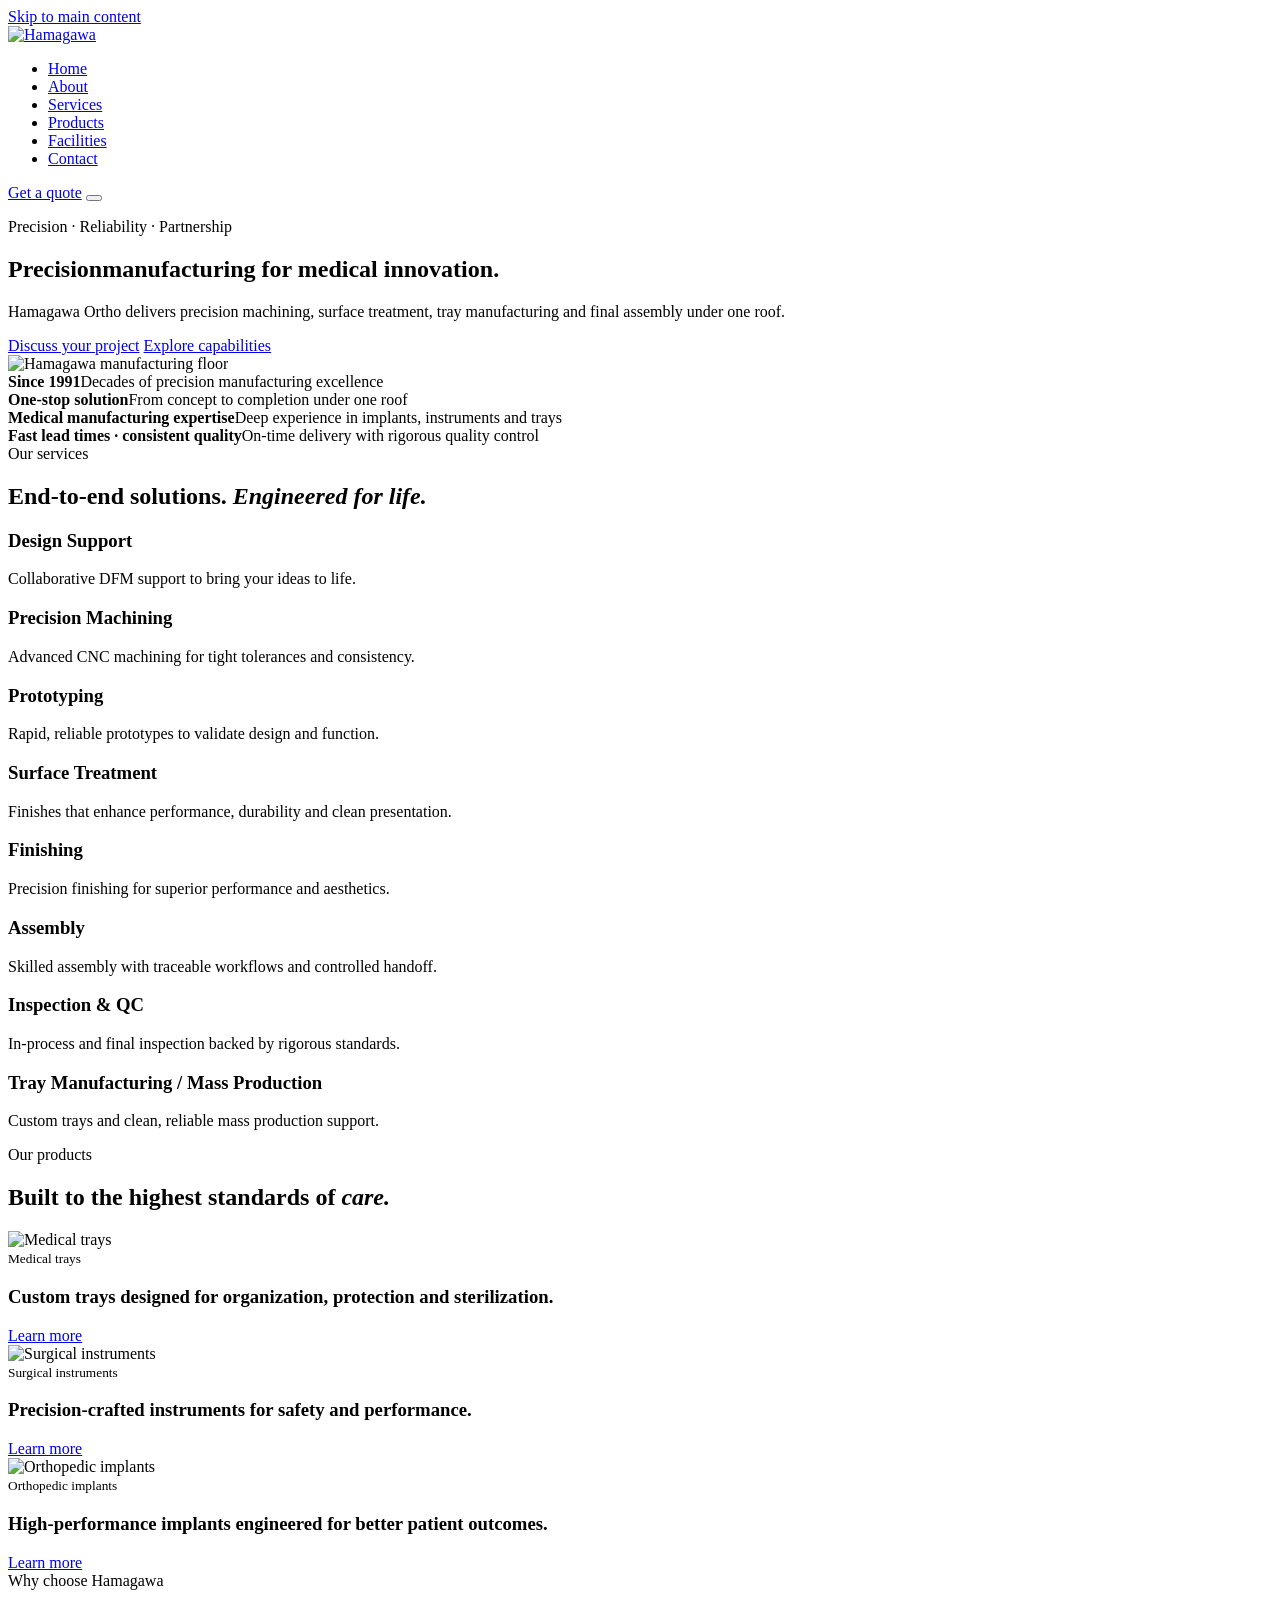
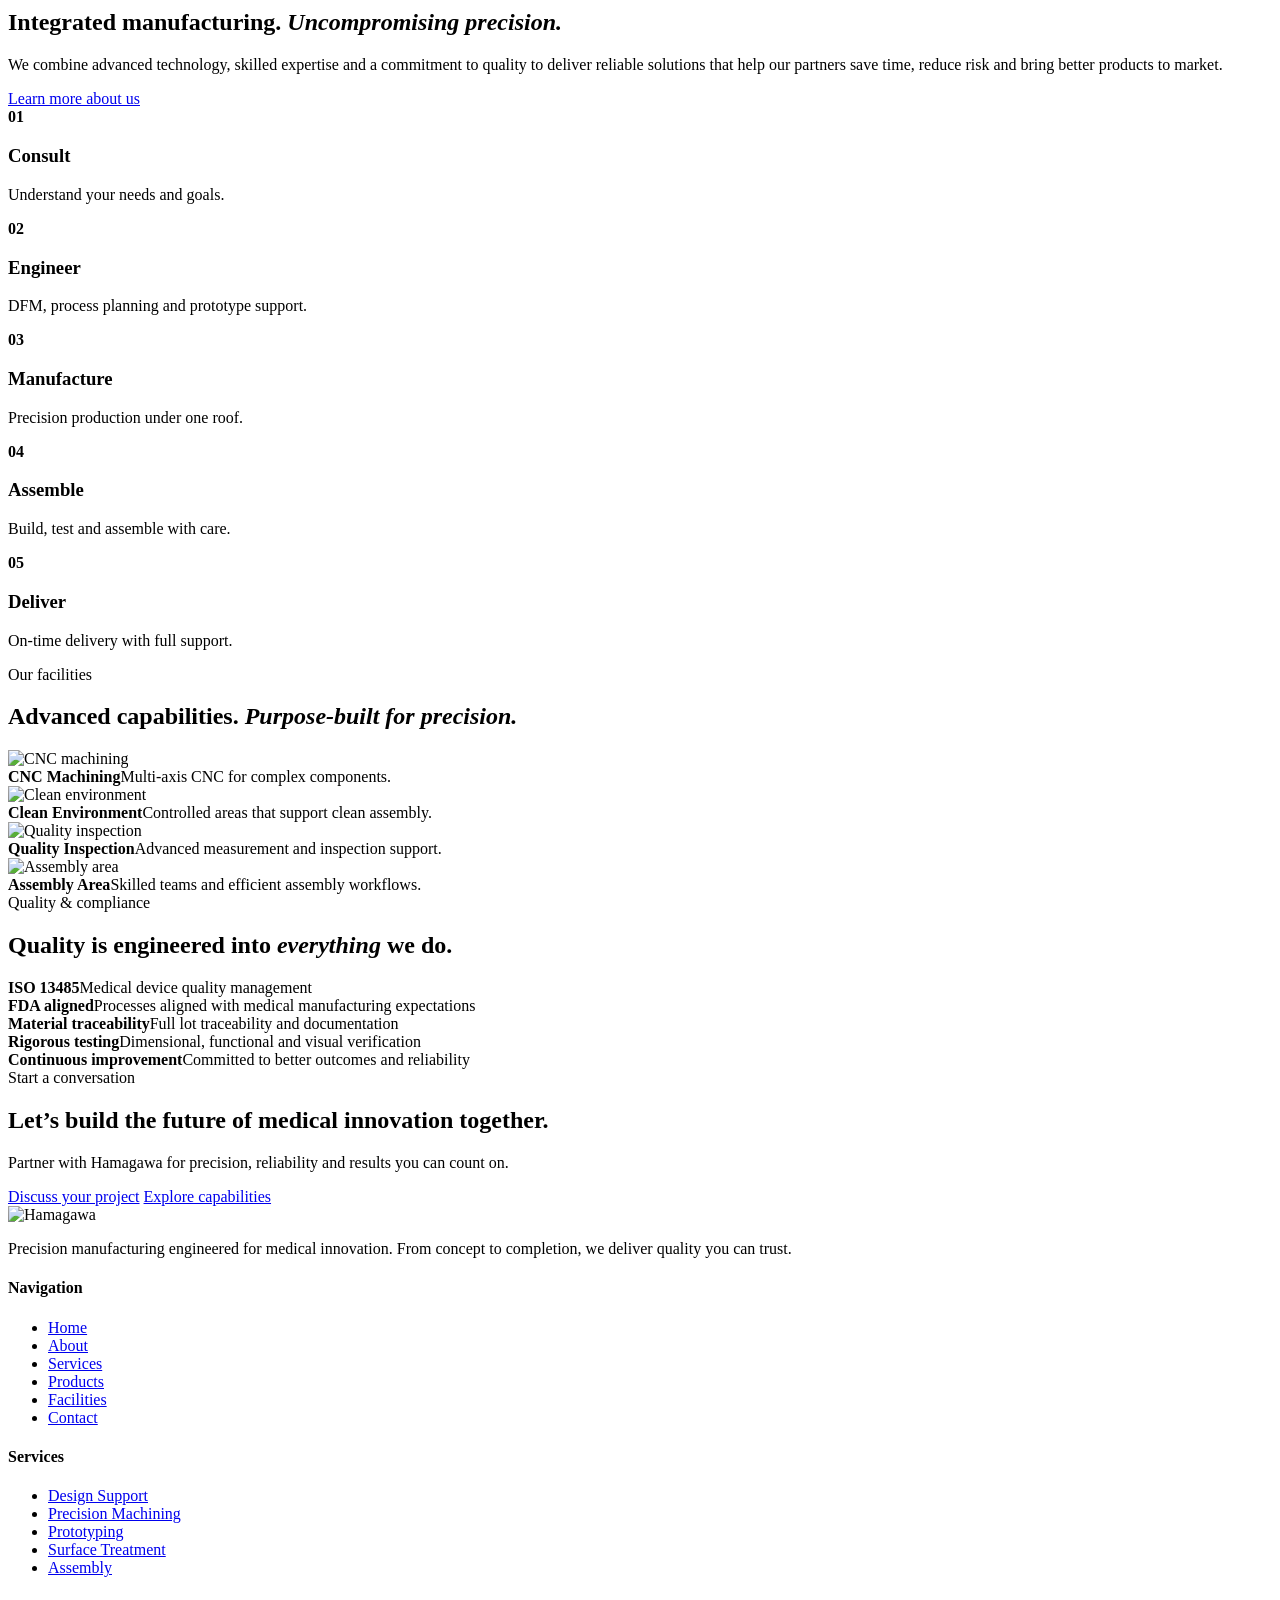
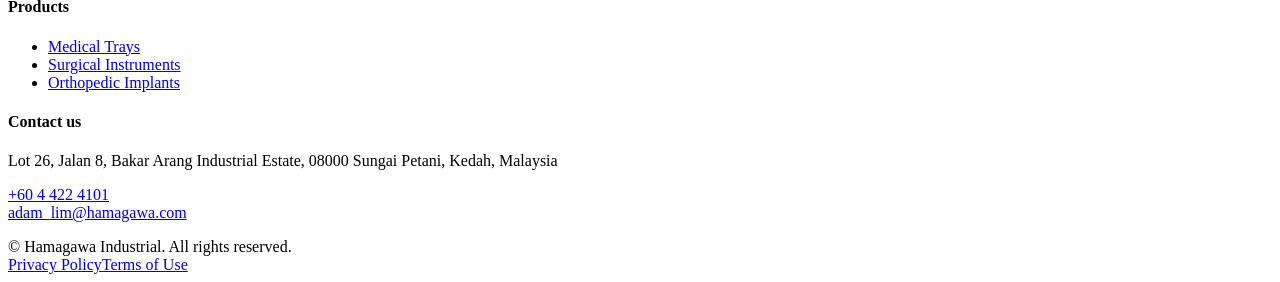
==== index.html @ 93446726 "Add files via upload" ====
<!doctype html>
<html lang="en">
<head>
  <meta charset="utf-8">
  <meta name="viewport" content="width=device-width, initial-scale=1">
  <meta name="theme-color" content="#0b0705">
  <meta name="description" content="Hamagawa Ortho provides integrated design, precision manufacturing, finishing and assembly for medical devices and orthopedic systems.">
  <title>Hamagawa Ortho | Precision Medical Manufacturing</title>
  <link rel="icon" href="assets/favicon.svg" type="image/svg+xml">
  <link rel="preconnect" href="https://fonts.googleapis.com">
  <link rel="preconnect" href="https://fonts.gstatic.com" crossorigin>
  <link href="https://fonts.googleapis.com/css2?family=Fraunces:ital,opsz,wght@0,9..144,500;1,9..144,500&display=swap" rel="stylesheet">
  <link rel="stylesheet" href="assets/css/styles.css">
</head>
<body class="home-gold">
<a class="skip-link" href="#main">Skip to main content</a>
<header class="site-header gold-header">
  <div class="container header-inner">
    <a class="brand" href="index.html" aria-label="Hamagawa home">
      <img src="assets/logo-original.svg" alt="Hamagawa">
    </a>
    <div class="nav-wrap">
      <nav class="main-nav" aria-label="Primary navigation">
        <ul>
          <li><a href="index.html" aria-current="page">Home</a></li>
          <li><a href="about.html">About</a></li>
          <li><a href="services.html">Services</a></li>
          <li><a href="products.html">Products</a></li>
          <li><a href="facilities.html">Facilities</a></li>
          <li><a href="contact.html">Contact</a></li>
        </ul>
      </nav>
      <a class="btn btn-primary header-cta" href="contact.html">Get a quote</a>
      <button class="menu-toggle" type="button" aria-expanded="false" aria-label="Open navigation menu"><span></span></button>
    </div>
  </div>
</header>

<main id="main">
  <section class="gold-hero">
    <div class="container gold-hero-shell">
      <div class="gold-hero-copy reveal is-visible">
        <p class="gold-kicker">Precision · Reliability · Partnership</p>
        <h1><span>Precision</span><span>manufacturing</span> for medical innovation<span class="dot">.</span></h1>
        <p class="gold-hero-text">Hamagawa Ortho delivers precision machining, surface treatment, tray manufacturing and final assembly under one roof.</p>
        <div class="gold-hero-actions">
          <a class="btn btn-primary btn-arrow" href="contact.html">Discuss your project</a>
          <a class="btn btn-outline-gold" href="services.html">Explore capabilities</a>
        </div>
      </div>
      <div class="gold-hero-media reveal delay-1 is-visible">
        <img src="assets/images/cnc-milling.webp" alt="Hamagawa manufacturing floor">
      </div>
    </div>
  </section>

  <section class="gold-metrics">
    <div class="container gold-metrics-grid">
      <article><strong>Since 1991</strong><span>Decades of precision manufacturing excellence</span></article>
      <article><strong>One-stop solution</strong><span>From concept to completion under one roof</span></article>
      <article><strong>Medical manufacturing expertise</strong><span>Deep experience in implants, instruments and trays</span></article>
      <article><strong>Fast lead times · consistent quality</strong><span>On-time delivery with rigorous quality control</span></article>
    </div>
  </section>

  <section class="gold-section">
    <div class="container">
      <div class="gold-section-head">
        <span class="v3-label">Our services</span>
        <h2>End-to-end solutions. <em>Engineered for life.</em></h2>
      </div>
      <div class="gold-service-grid">
        <article class="gold-card"><h3>Design Support</h3><p>Collaborative DFM support to bring your ideas to life.</p></article>
        <article class="gold-card"><h3>Precision Machining</h3><p>Advanced CNC machining for tight tolerances and consistency.</p></article>
        <article class="gold-card"><h3>Prototyping</h3><p>Rapid, reliable prototypes to validate design and function.</p></article>
        <article class="gold-card"><h3>Surface Treatment</h3><p>Finishes that enhance performance, durability and clean presentation.</p></article>
        <article class="gold-card"><h3>Finishing</h3><p>Precision finishing for superior performance and aesthetics.</p></article>
        <article class="gold-card"><h3>Assembly</h3><p>Skilled assembly with traceable workflows and controlled handoff.</p></article>
        <article class="gold-card"><h3>Inspection &amp; QC</h3><p>In-process and final inspection backed by rigorous standards.</p></article>
        <article class="gold-card"><h3>Tray Manufacturing / Mass Production</h3><p>Custom trays and clean, reliable mass production support.</p></article>
      </div>
    </div>
  </section>

  <section class="gold-section gold-section-tight">
    <div class="container">
      <div class="gold-section-head split">
        <div>
          <span class="v3-label">Our products</span>
          <h2>Built to the highest standards of <em>care.</em></h2>
        </div>
      </div>
      <div class="gold-product-grid">
        <article class="gold-product-card">
          <img src="assets/images/medical-trays.webp" alt="Medical trays">
          <div><small>Medical trays</small><h3>Custom trays designed for organization, protection and sterilization.</h3><a href="products.html">Learn more</a></div>
        </article>
        <article class="gold-product-card">
          <img src="assets/images/medical-instruments.webp" alt="Surgical instruments">
          <div><small>Surgical instruments</small><h3>Precision-crafted instruments for safety and performance.</h3><a href="products.html">Learn more</a></div>
        </article>
        <article class="gold-product-card">
          <img src="assets/images/medical-implants.webp" alt="Orthopedic implants">
          <div><small>Orthopedic implants</small><h3>High-performance implants engineered for better patient outcomes.</h3><a href="products.html">Learn more</a></div>
        </article>
      </div>
    </div>
  </section>

  <section class="gold-section gold-process">
    <div class="container gold-process-grid">
      <div class="gold-process-copy">
        <span class="v3-label">Why choose Hamagawa</span>
        <h2>Integrated manufacturing. <em>Uncompromising precision.</em></h2>
        <p>We combine advanced technology, skilled expertise and a commitment to quality to deliver reliable solutions that help our partners save time, reduce risk and bring better products to market.</p>
        <a class="btn btn-outline-gold" href="about.html">Learn more about us</a>
      </div>
      <div class="gold-steps">
        <article><b>01</b><h3>Consult</h3><p>Understand your needs and goals.</p></article>
        <article><b>02</b><h3>Engineer</h3><p>DFM, process planning and prototype support.</p></article>
        <article><b>03</b><h3>Manufacture</h3><p>Precision production under one roof.</p></article>
        <article><b>04</b><h3>Assemble</h3><p>Build, test and assemble with care.</p></article>
        <article><b>05</b><h3>Deliver</h3><p>On-time delivery with full support.</p></article>
      </div>
    </div>
  </section>

  <section class="gold-section gold-section-tight">
    <div class="container">
      <div class="gold-section-head split">
        <div>
          <span class="v3-label">Our facilities</span>
          <h2>Advanced capabilities. <em>Purpose-built for precision.</em></h2>
        </div>
      </div>
      <div class="gold-facility-grid">
        <article class="gold-facility-card"><img src="assets/images/machining.webp" alt="CNC machining"><div><strong>CNC Machining</strong><span>Multi-axis CNC for complex components.</span></div></article>
        <article class="gold-facility-card"><img src="assets/images/manual-line.webp" alt="Clean environment"><div><strong>Clean Environment</strong><span>Controlled areas that support clean assembly.</span></div></article>
        <article class="gold-facility-card"><img src="assets/images/wire-cut.webp" alt="Quality inspection"><div><strong>Quality Inspection</strong><span>Advanced measurement and inspection support.</span></div></article>
        <article class="gold-facility-card"><img src="assets/images/assembly.webp" alt="Assembly area"><div><strong>Assembly Area</strong><span>Skilled teams and efficient assembly workflows.</span></div></article>
      </div>
    </div>
  </section>

  <section class="gold-quality">
    <div class="container">
      <div class="gold-section-head split">
        <div>
          <span class="v3-label">Quality &amp; compliance</span>
          <h2>Quality is engineered into <em>everything</em> we do.</h2>
        </div>
      </div>
      <div class="gold-quality-grid">
        <article><strong>ISO 13485</strong><span>Medical device quality management</span></article>
        <article><strong>FDA aligned</strong><span>Processes aligned with medical manufacturing expectations</span></article>
        <article><strong>Material traceability</strong><span>Full lot traceability and documentation</span></article>
        <article><strong>Rigorous testing</strong><span>Dimensional, functional and visual verification</span></article>
        <article><strong>Continuous improvement</strong><span>Committed to better outcomes and reliability</span></article>
      </div>
    </div>
  </section>

  <section class="gold-cta">
    <div class="container gold-cta-inner">
      <div>
        <span class="v3-label">Start a conversation</span>
        <h2>Let’s build the future of medical innovation together.</h2>
        <p>Partner with Hamagawa for precision, reliability and results you can count on.</p>
      </div>
      <div class="gold-cta-actions">
        <a class="btn btn-primary btn-arrow" href="contact.html">Discuss your project</a>
        <a class="btn btn-outline-gold" href="services.html">Explore capabilities</a>
      </div>
    </div>
  </section>
</main>

<footer class="site-footer gold-footer">
  <div class="container">
    <div class="footer-grid">
      <div class="footer-brand">
        <img src="assets/logo-original-light.svg" alt="Hamagawa">
        <p>Precision manufacturing engineered for medical innovation. From concept to completion, we deliver quality you can trust.</p>
      </div>
      <div class="footer-col"><h4>Navigation</h4><ul class="footer-links"><li><a href="index.html">Home</a></li><li><a href="about.html">About</a></li><li><a href="services.html">Services</a></li><li><a href="products.html">Products</a></li><li><a href="facilities.html">Facilities</a></li><li><a href="contact.html">Contact</a></li></ul></div>
      <div class="footer-col"><h4>Services</h4><ul class="footer-links"><li><a href="services.html">Design Support</a></li><li><a href="services.html">Precision Machining</a></li><li><a href="services.html">Prototyping</a></li><li><a href="services.html">Surface Treatment</a></li><li><a href="services.html">Assembly</a></li></ul></div>
      <div class="footer-col"><h4>Products</h4><ul class="footer-links"><li><a href="products.html">Medical Trays</a></li><li><a href="products.html">Surgical Instruments</a></li><li><a href="products.html">Orthopedic Implants</a></li></ul></div>
      <div class="footer-col"><h4>Contact us</h4><div class="footer-contact"><p>Lot 26, Jalan 8, Bakar Arang Industrial Estate, 08000 Sungai Petani, Kedah, Malaysia</p><p><a href="tel:+6044224101">+60 4 422 4101</a><br><a href="mailto:adam_lim@hamagawa.com">adam_lim@hamagawa.com</a></p></div></div>
    </div>
    <div class="footer-bottom"><span>© <span data-year></span> Hamagawa Industrial. All rights reserved.</span><div class="footer-bottom-links"><a href="contact.html">Privacy Policy</a><a href="contact.html">Terms of Use</a></div></div>
  </div>
</footer>
<script src="assets/js/main.js"></script>
</body>
</html>
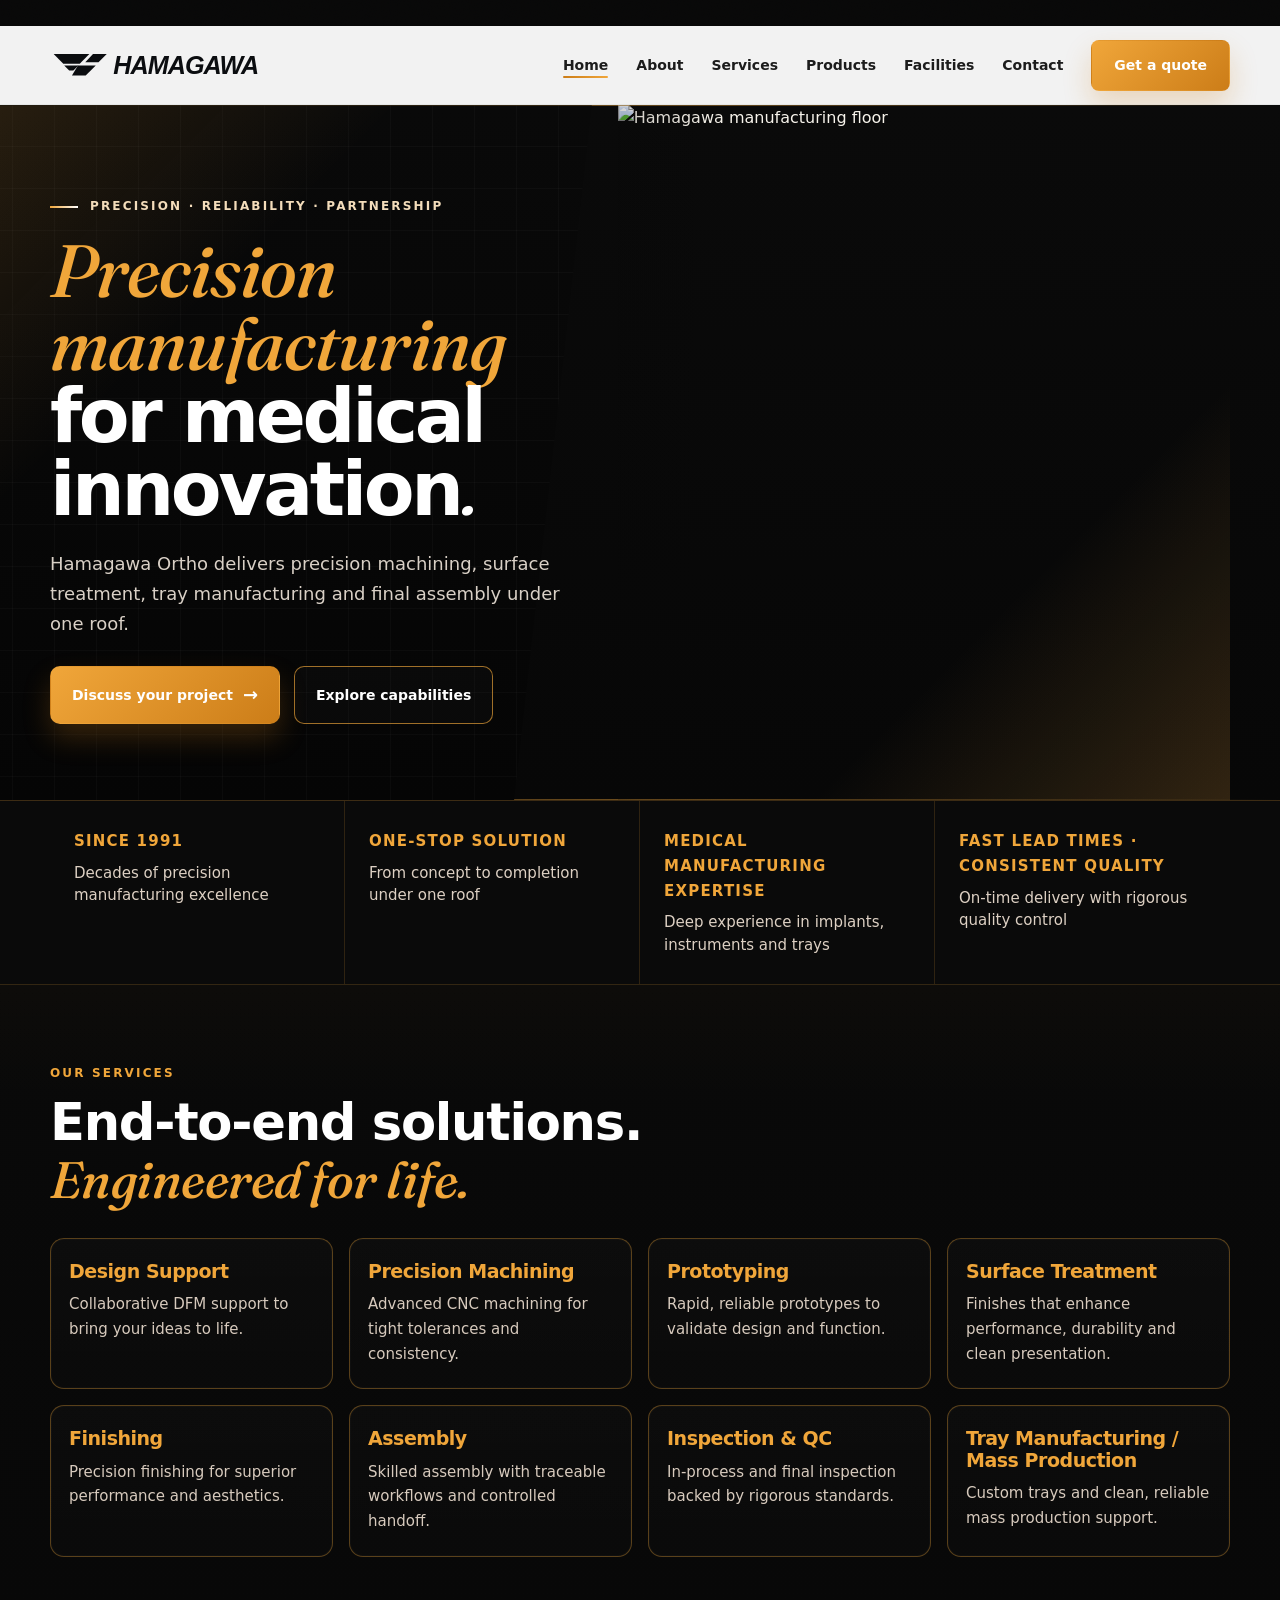
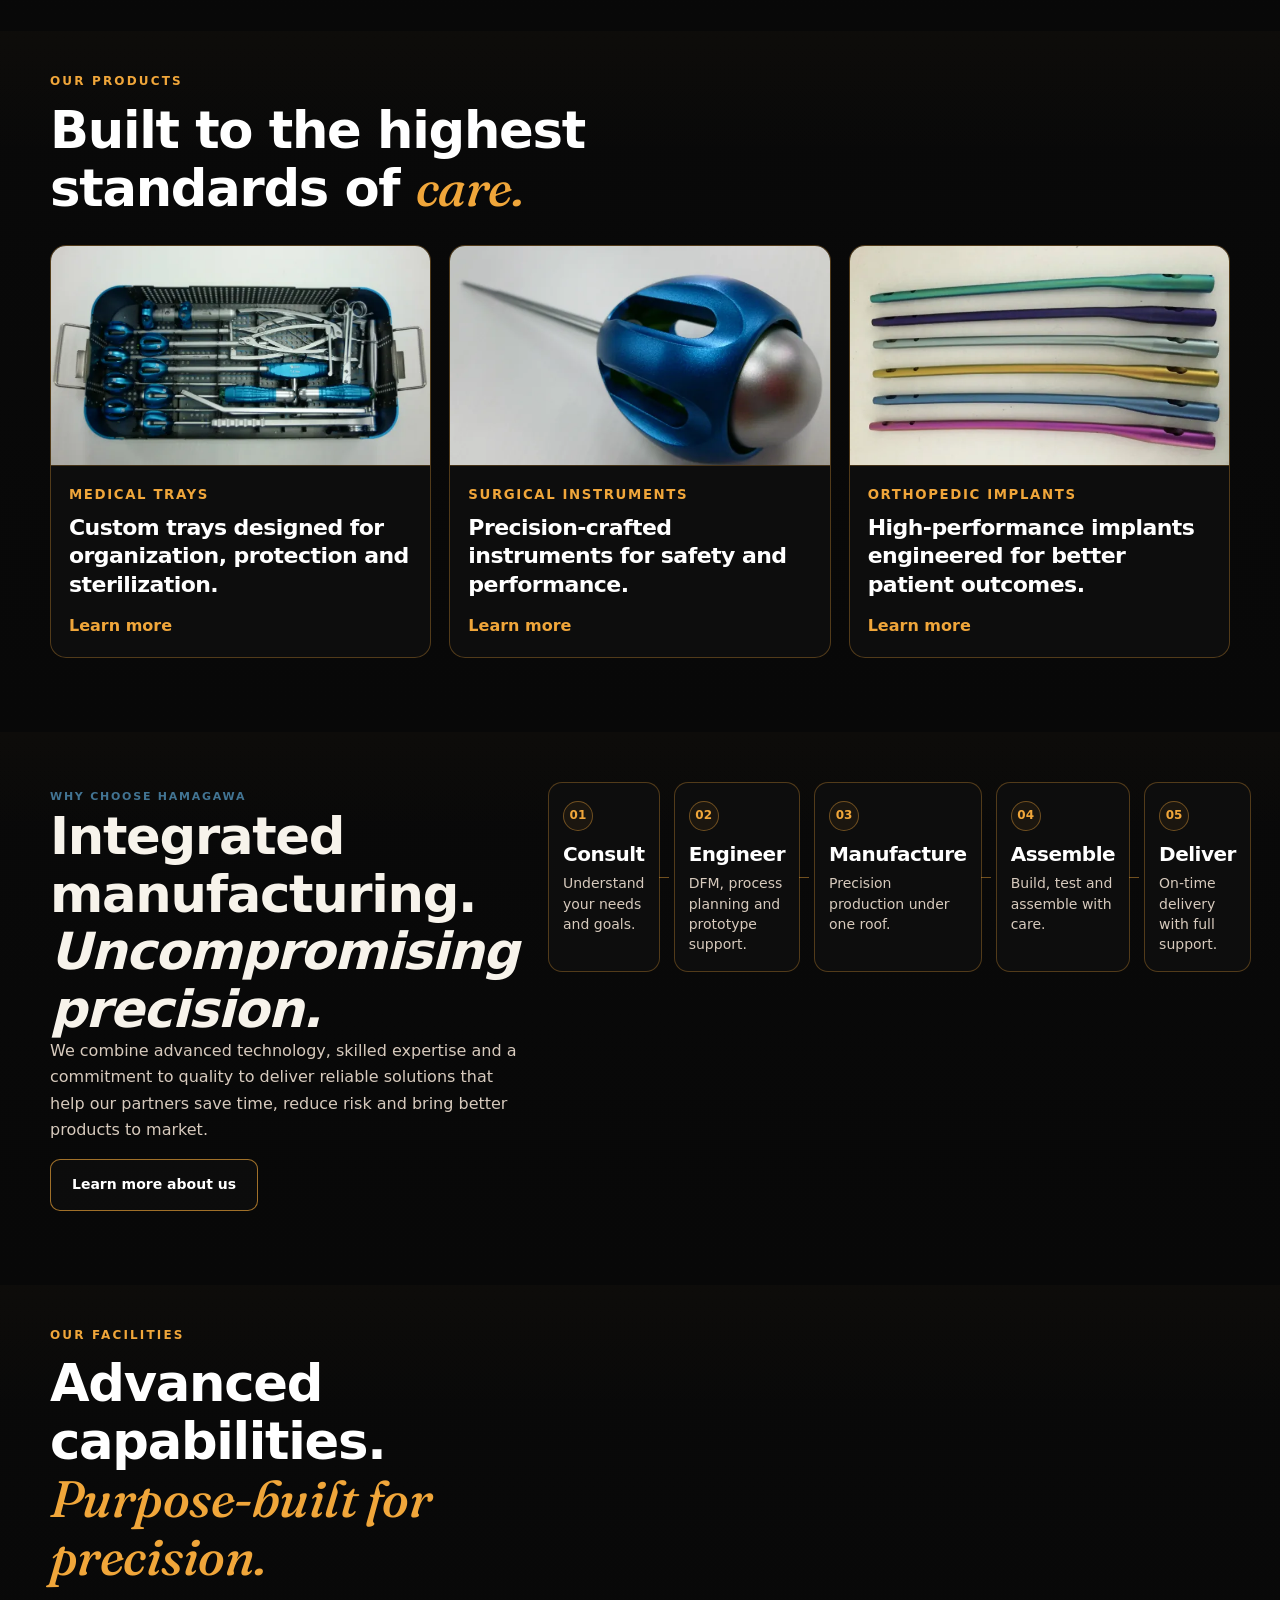
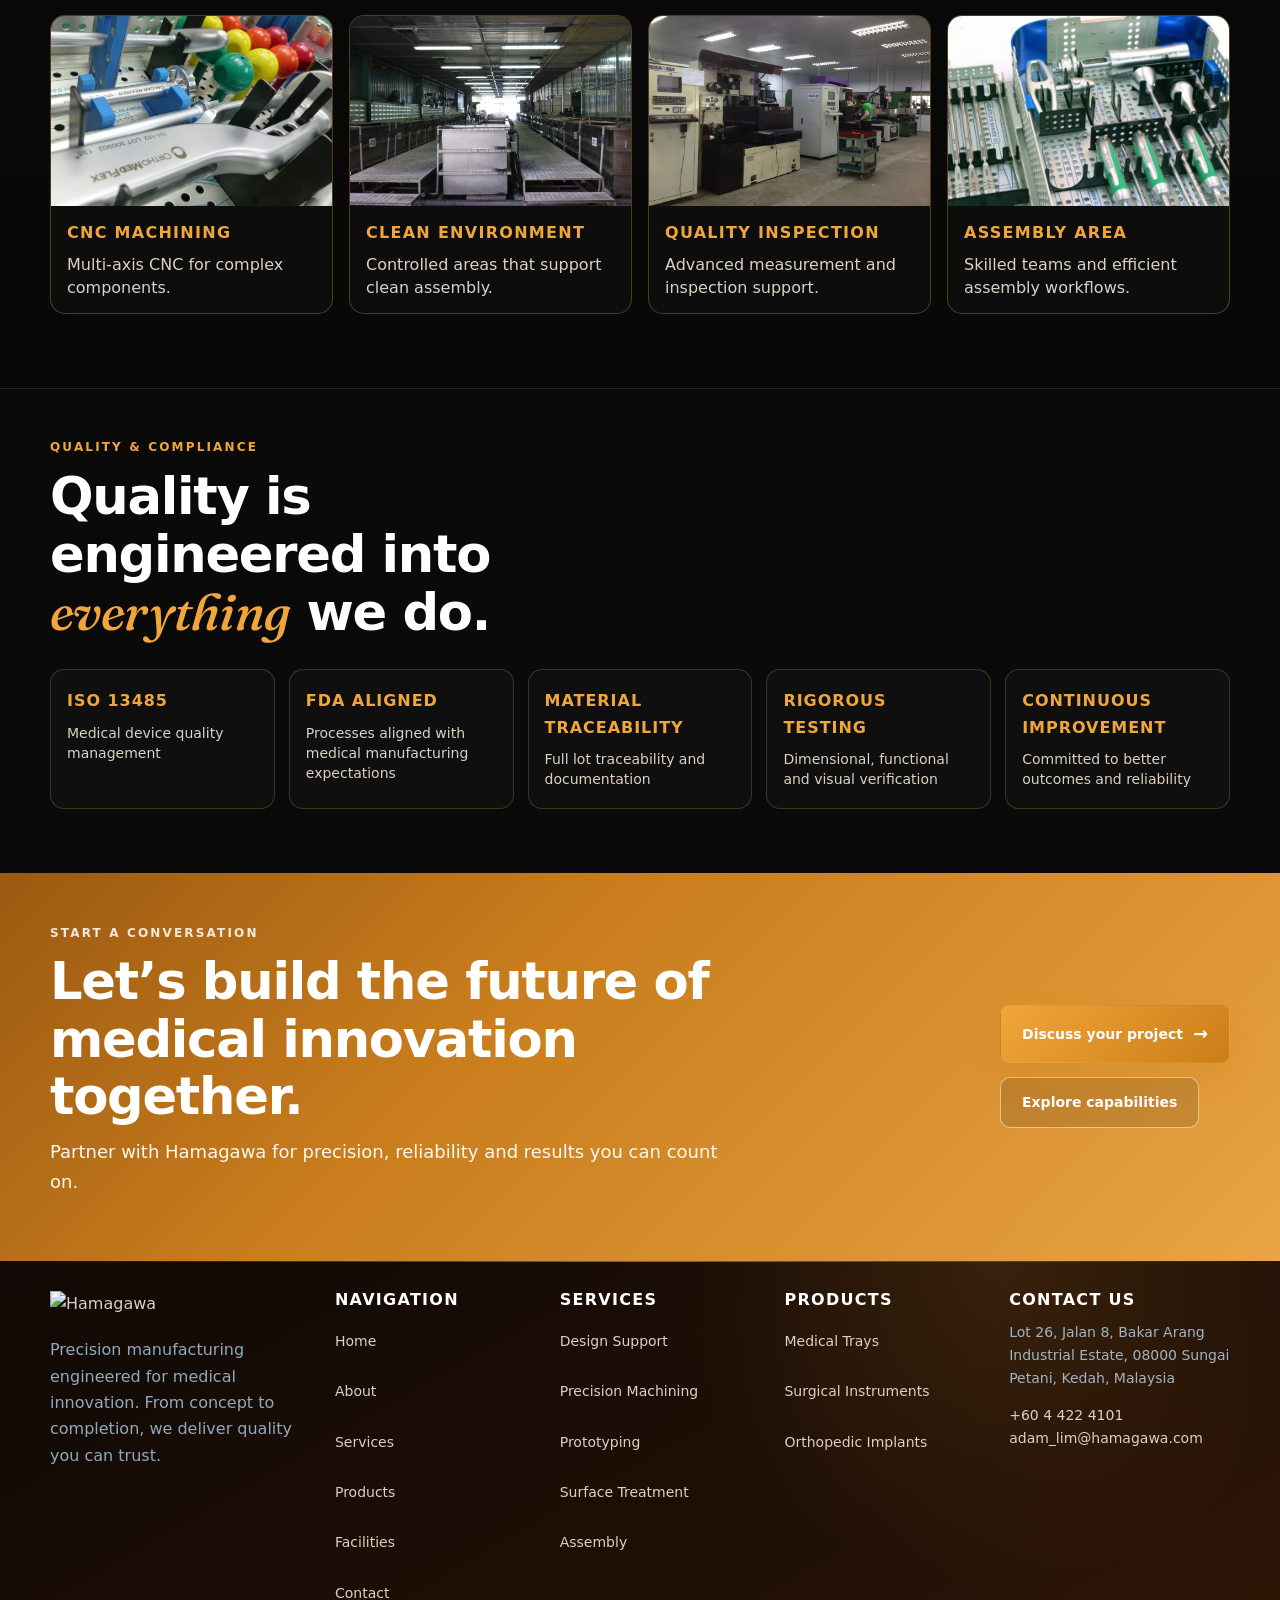
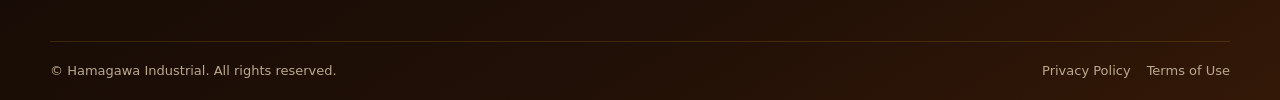
==== commit 126ffbc2: "Update index.html" ====
--- a/index.html
+++ b/index.html
@@ -6,18 +6,18 @@
   <meta name="theme-color" content="#0b0705">
   <meta name="description" content="Hamagawa Ortho provides integrated design, precision manufacturing, finishing and assembly for medical devices and orthopedic systems.">
   <title>Hamagawa Ortho | Precision Medical Manufacturing</title>
-  <link rel="icon" href="assets/favicon.svg" type="image/svg+xml">
+  <link rel="icon" href="favicon.svg" type="image/svg+xml">
   <link rel="preconnect" href="https://fonts.googleapis.com">
   <link rel="preconnect" href="https://fonts.gstatic.com" crossorigin>
   <link href="https://fonts.googleapis.com/css2?family=Fraunces:ital,opsz,wght@0,9..144,500;1,9..144,500&display=swap" rel="stylesheet">
-  <link rel="stylesheet" href="assets/css/styles.css">
+  <link rel="stylesheet" href="styles.css">
 </head>
 <body class="home-gold">
 <a class="skip-link" href="#main">Skip to main content</a>
 <header class="site-header gold-header">
   <div class="container header-inner">
     <a class="brand" href="index.html" aria-label="Hamagawa home">
-      <img src="assets/logo-original.svg" alt="Hamagawa">
+      <img src="logo-original.svg" alt="Hamagawa">
     </a>
     <div class="nav-wrap">
       <nav class="main-nav" aria-label="Primary navigation">
@@ -92,15 +92,15 @@
       </div>
       <div class="gold-product-grid">
         <article class="gold-product-card">
-          <img src="assets/images/medical-trays.webp" alt="Medical trays">
+          <img src="medical-trays.webp" alt="Medical trays">
           <div><small>Medical trays</small><h3>Custom trays designed for organization, protection and sterilization.</h3><a href="products.html">Learn more</a></div>
         </article>
         <article class="gold-product-card">
-          <img src="assets/images/medical-instruments.webp" alt="Surgical instruments">
+          <img src="medical-instruments.webp" alt="Surgical instruments">
           <div><small>Surgical instruments</small><h3>Precision-crafted instruments for safety and performance.</h3><a href="products.html">Learn more</a></div>
         </article>
         <article class="gold-product-card">
-          <img src="assets/images/medical-implants.webp" alt="Orthopedic implants">
+          <img src="medical-implants.webp" alt="Orthopedic implants">
           <div><small>Orthopedic implants</small><h3>High-performance implants engineered for better patient outcomes.</h3><a href="products.html">Learn more</a></div>
         </article>
       </div>
@@ -134,10 +134,10 @@
         </div>
       </div>
       <div class="gold-facility-grid">
-        <article class="gold-facility-card"><img src="assets/images/machining.webp" alt="CNC machining"><div><strong>CNC Machining</strong><span>Multi-axis CNC for complex components.</span></div></article>
-        <article class="gold-facility-card"><img src="assets/images/manual-line.webp" alt="Clean environment"><div><strong>Clean Environment</strong><span>Controlled areas that support clean assembly.</span></div></article>
-        <article class="gold-facility-card"><img src="assets/images/wire-cut.webp" alt="Quality inspection"><div><strong>Quality Inspection</strong><span>Advanced measurement and inspection support.</span></div></article>
-        <article class="gold-facility-card"><img src="assets/images/assembly.webp" alt="Assembly area"><div><strong>Assembly Area</strong><span>Skilled teams and efficient assembly workflows.</span></div></article>
+        <article class="gold-facility-card"><img src="machining.webp" alt="CNC machining"><div><strong>CNC Machining</strong><span>Multi-axis CNC for complex components.</span></div></article>
+        <article class="gold-facility-card"><img src="manual-line.webp" alt="Clean environment"><div><strong>Clean Environment</strong><span>Controlled areas that support clean assembly.</span></div></article>
+        <article class="gold-facility-card"><img src="wire-cut.webp" alt="Quality inspection"><div><strong>Quality Inspection</strong><span>Advanced measurement and inspection support.</span></div></article>
+        <article class="gold-facility-card"><img src="assembly.webp" alt="Assembly area"><div><strong>Assembly Area</strong><span>Skilled teams and efficient assembly workflows.</span></div></article>
       </div>
     </div>
   </section>
--- a/styles.css
+++ b/styles.css
@@ -0,0 +1,1502 @@
+:root {
+  --navy-950: #04111f;
+  --navy-900: #071b31;
+  --navy-800: #0d2946;
+  --navy-700: #163d61;
+  --blue-600: #1d73e8;
+  --blue-500: #3388f0;
+  --cyan-400: #45d7e8;
+  --cyan-300: #75e3ed;
+  --ink: #102338;
+  --muted: #5d7285;
+  --line: #dce6ee;
+  --surface: #ffffff;
+  --soft: #f3f7fa;
+  --soft-blue: #eaf3ff;
+  --success: #0d9c73;
+  --warning: #f4b740;
+  --shadow-sm: 0 10px 30px rgba(7, 27, 49, 0.08);
+  --shadow-md: 0 18px 55px rgba(7, 27, 49, 0.14);
+  --shadow-lg: 0 26px 80px rgba(7, 27, 49, 0.22);
+  --radius-sm: 12px;
+  --radius-md: 20px;
+  --radius-lg: 30px;
+  --container: 1180px;
+  --header-h: 82px;
+}
+
+* { box-sizing: border-box; }
+html { scroll-behavior: smooth; }
+body {
+  margin: 0;
+  color: var(--ink);
+  background: var(--surface);
+  font-family: Inter, ui-sans-serif, system-ui, -apple-system, BlinkMacSystemFont, "Segoe UI", sans-serif;
+  line-height: 1.65;
+  -webkit-font-smoothing: antialiased;
+}
+body.menu-open { overflow: hidden; }
+img { display: block; max-width: 100%; }
+a { color: inherit; text-decoration: none; }
+button, input, textarea, select { font: inherit; }
+button { cursor: pointer; }
+::selection { color: white; background: var(--blue-600); }
+
+.container {
+  width: min(calc(100% - 40px), var(--container));
+  margin-inline: auto;
+}
+.section { padding: 108px 0; }
+.section-sm { padding: 72px 0; }
+.section-soft { background: var(--soft); }
+.section-dark {
+  color: #fff;
+  background:
+    radial-gradient(circle at 85% 10%, rgba(69, 215, 232, .15), transparent 32%),
+    linear-gradient(145deg, var(--navy-950), var(--navy-800));
+}
+.section-head {
+  display: flex;
+  align-items: end;
+  justify-content: space-between;
+  gap: 32px;
+  margin-bottom: 44px;
+}
+.section-head > div { max-width: 720px; }
+.section-head p { max-width: 540px; margin: 0; color: var(--muted); }
+.section-dark .section-head p { color: #b8cad8; }
+.eyebrow {
+  display: inline-flex;
+  align-items: center;
+  gap: 10px;
+  margin-bottom: 14px;
+  color: var(--blue-600);
+  font-size: 12px;
+  font-weight: 800;
+  letter-spacing: .16em;
+  text-transform: uppercase;
+}
+.eyebrow::before {
+  width: 28px;
+  height: 2px;
+  content: "";
+  border-radius: 10px;
+  background: linear-gradient(90deg, var(--blue-600), var(--cyan-400));
+}
+.section-dark .eyebrow { color: var(--cyan-300); }
+h1, h2, h3, h4 { margin: 0; line-height: 1.12; letter-spacing: -.025em; }
+h1 { font-size: clamp(42px, 6vw, 76px); }
+h2 { font-size: clamp(32px, 4vw, 52px); }
+h3 { font-size: clamp(20px, 2.2vw, 28px); }
+p { margin: 0 0 1em; }
+.lead { font-size: clamp(18px, 2vw, 22px); line-height: 1.65; }
+.text-muted { color: var(--muted); }
+.text-center { text-align: center; }
+
+.skip-link {
+  position: fixed;
+  top: -60px;
+  left: 16px;
+  z-index: 9999;
+  padding: 10px 16px;
+  color: #fff;
+  border-radius: 10px;
+  background: var(--navy-900);
+}
+.skip-link:focus { top: 16px; }
+
+.topbar {
+  position: relative;
+  z-index: 1002;
+  padding: 8px 0;
+  color: #d8e7f2;
+  background: var(--navy-950);
+  font-size: 12px;
+  letter-spacing: .04em;
+}
+.topbar-inner {
+  display: flex;
+  align-items: center;
+  justify-content: space-between;
+  gap: 20px;
+}
+.topbar-list { display: flex; flex-wrap: wrap; gap: 24px; }
+.topbar-list span { display: inline-flex; align-items: center; gap: 8px; }
+.topbar-list span::before {
+  width: 6px;
+  height: 6px;
+  content: "";
+  border-radius: 50%;
+  background: var(--cyan-400);
+}
+.topbar-link { color: var(--cyan-300); font-weight: 700; }
+
+.site-header {
+  position: sticky;
+  top: 0;
+  z-index: 1000;
+  border-bottom: 1px solid rgba(220, 230, 238, .8);
+  background: rgba(255, 255, 255, .92);
+  backdrop-filter: blur(18px);
+  transition: box-shadow .25s ease, background .25s ease;
+}
+.site-header.is-scrolled { box-shadow: 0 12px 35px rgba(7, 27, 49, .08); }
+.header-inner {
+  display: flex;
+  min-height: var(--header-h);
+  align-items: center;
+  justify-content: space-between;
+  gap: 26px;
+}
+.brand img { width: 255px; height: auto; }
+.nav-wrap { display: flex; align-items: center; gap: 28px; }
+.main-nav ul {
+  display: flex;
+  align-items: center;
+  gap: 28px;
+  margin: 0;
+  padding: 0;
+  list-style: none;
+}
+.main-nav a {
+  position: relative;
+  padding: 29px 0 27px;
+  color: #31485d;
+  font-size: 14px;
+  font-weight: 700;
+}
+.main-nav a::after {
+  position: absolute;
+  right: 0;
+  bottom: 20px;
+  left: 0;
+  height: 2px;
+  content: "";
+  border-radius: 10px;
+  background: linear-gradient(90deg, var(--blue-600), var(--cyan-400));
+  transform: scaleX(0);
+  transition: transform .22s ease;
+}
+.main-nav a:hover::after,
+.main-nav a[aria-current="page"]::after { transform: scaleX(1); }
+.main-nav a[aria-current="page"] { color: var(--navy-900); }
+.menu-toggle {
+  display: none;
+  width: 46px;
+  height: 46px;
+  align-items: center;
+  justify-content: center;
+  border: 1px solid var(--line);
+  border-radius: 14px;
+  background: #fff;
+}
+.menu-toggle span,
+.menu-toggle span::before,
+.menu-toggle span::after {
+  display: block;
+  width: 20px;
+  height: 2px;
+  border-radius: 10px;
+  background: var(--navy-900);
+  transition: .25s ease;
+}
+.menu-toggle span { position: relative; }
+.menu-toggle span::before,
+.menu-toggle span::after { position: absolute; left: 0; content: ""; }
+.menu-toggle span::before { top: -6px; }
+.menu-toggle span::after { top: 6px; }
+.menu-toggle[aria-expanded="true"] span { background: transparent; }
+.menu-toggle[aria-expanded="true"] span::before { top: 0; transform: rotate(45deg); }
+.menu-toggle[aria-expanded="true"] span::after { top: 0; transform: rotate(-45deg); }
+
+.btn {
+  display: inline-flex;
+  min-height: 50px;
+  align-items: center;
+  justify-content: center;
+  gap: 10px;
+  padding: 13px 21px;
+  border: 1px solid transparent;
+  border-radius: 999px;
+  font-size: 14px;
+  font-weight: 800;
+  transition: transform .2s ease, box-shadow .2s ease, background .2s ease, border .2s ease;
+}
+.btn:hover { transform: translateY(-2px); }
+.btn-primary {
+  color: #fff;
+  background: linear-gradient(135deg, var(--blue-600), #1764cc);
+  box-shadow: 0 12px 26px rgba(29, 115, 232, .25);
+}
+.btn-primary:hover { box-shadow: 0 16px 34px rgba(29, 115, 232, .33); }
+.btn-secondary {
+  color: var(--navy-900);
+  border-color: var(--line);
+  background: #fff;
+}
+.btn-secondary:hover { border-color: #b6c9d8; box-shadow: var(--shadow-sm); }
+.btn-light { color: var(--navy-900); background: #fff; }
+.btn-ghost { color: #fff; border-color: rgba(255,255,255,.25); background: rgba(255,255,255,.05); }
+.btn-arrow::after { content: "→"; font-size: 18px; }
+
+.hero {
+  position: relative;
+  min-height: calc(100vh - 114px);
+  overflow: hidden;
+  background:
+    radial-gradient(circle at 10% 10%, rgba(69, 215, 232, .12), transparent 28%),
+    linear-gradient(180deg, #f7fbfd 0%, #fff 100%);
+}
+.hero::before {
+  position: absolute;
+  top: 12%;
+  left: -90px;
+  width: 260px;
+  height: 260px;
+  content: "";
+  border: 1px solid rgba(29, 115, 232, .12);
+  border-radius: 50%;
+  box-shadow: 0 0 0 40px rgba(29, 115, 232, .03), 0 0 0 80px rgba(29, 115, 232, .02);
+}
+.hero-grid {
+  display: grid;
+  min-height: calc(100vh - 114px);
+  align-items: center;
+  grid-template-columns: 1.03fr .97fr;
+  gap: 68px;
+  padding: 76px 0 90px;
+}
+.hero-copy { position: relative; z-index: 2; }
+.hero-copy h1 { max-width: 780px; color: var(--navy-900); }
+.hero-copy h1 span {
+  color: transparent;
+  background: linear-gradient(95deg, var(--blue-600), #1e93d3 55%, var(--cyan-400));
+  -webkit-background-clip: text;
+  background-clip: text;
+}
+.hero-copy .lead { max-width: 660px; margin: 26px 0 32px; color: #536b7f; }
+.hero-actions { display: flex; flex-wrap: wrap; gap: 14px; }
+.hero-proof {
+  display: flex;
+  flex-wrap: wrap;
+  gap: 28px;
+  margin-top: 40px;
+  padding-top: 28px;
+  border-top: 1px solid var(--line);
+}
+.proof-item strong { display: block; color: var(--navy-900); font-size: 18px; }
+.proof-item span { color: var(--muted); font-size: 13px; }
+.hero-visual { position: relative; min-height: 610px; }
+.hero-image-main {
+  position: absolute;
+  inset: 20px 0 50px 55px;
+  overflow: hidden;
+  border-radius: 42px 42px 120px 42px;
+  box-shadow: var(--shadow-lg);
+}
+.hero-image-main::after {
+  position: absolute;
+  inset: 0;
+  content: "";
+  background: linear-gradient(180deg, transparent 50%, rgba(4, 17, 31, .52));
+}
+.hero-image-main img { width: 100%; height: 100%; object-fit: cover; }
+.hero-float-card {
+  position: absolute;
+  z-index: 3;
+  right: -10px;
+  bottom: 6px;
+  width: 255px;
+  padding: 22px;
+  color: #fff;
+  border: 1px solid rgba(255,255,255,.16);
+  border-radius: 24px;
+  background: rgba(7,27,49,.92);
+  box-shadow: var(--shadow-md);
+  backdrop-filter: blur(12px);
+}
+.hero-float-card small { color: var(--cyan-300); font-weight: 800; letter-spacing: .08em; text-transform: uppercase; }
+.hero-float-card strong { display: block; margin: 6px 0; font-size: 21px; line-height: 1.25; }
+.hero-float-card p { margin: 0; color: #bdd0df; font-size: 13px; }
+.hero-mini-image {
+  position: absolute;
+  z-index: 3;
+  left: 0;
+  bottom: 32px;
+  width: 190px;
+  height: 145px;
+  overflow: hidden;
+  border: 8px solid #fff;
+  border-radius: 24px;
+  box-shadow: var(--shadow-md);
+}
+.hero-mini-image img { width: 100%; height: 100%; object-fit: cover; }
+.hero-dot-grid {
+  position: absolute;
+  top: 0;
+  right: -28px;
+  width: 138px;
+  height: 138px;
+  opacity: .35;
+  background-image: radial-gradient(var(--blue-600) 1.5px, transparent 1.5px);
+  background-size: 14px 14px;
+}
+
+.trust-strip {
+  position: relative;
+  z-index: 5;
+  margin-top: -42px;
+}
+.trust-grid {
+  display: grid;
+  overflow: hidden;
+  border: 1px solid var(--line);
+  border-radius: var(--radius-md);
+  background: #fff;
+  box-shadow: var(--shadow-md);
+  grid-template-columns: repeat(4, 1fr);
+}
+.trust-item { padding: 28px 30px; }
+.trust-item + .trust-item { border-left: 1px solid var(--line); }
+.trust-item strong { display: block; color: var(--navy-900); font-size: 22px; }
+.trust-item span { color: var(--muted); font-size: 13px; }
+
+.card-grid { display: grid; grid-template-columns: repeat(3, 1fr); gap: 24px; }
+.card {
+  overflow: hidden;
+  border: 1px solid var(--line);
+  border-radius: var(--radius-md);
+  background: #fff;
+  box-shadow: 0 8px 26px rgba(7, 27, 49, .05);
+  transition: transform .28s ease, box-shadow .28s ease, border-color .28s ease;
+}
+.card:hover { transform: translateY(-7px); border-color: #c6d8e6; box-shadow: var(--shadow-md); }
+.card-media { position: relative; height: 230px; overflow: hidden; background: #dfeaf0; }
+.card-media img { width: 100%; height: 100%; object-fit: cover; transition: transform .6s ease; }
+.card:hover .card-media img { transform: scale(1.05); }
+.card-index {
+  position: absolute;
+  top: 16px;
+  left: 16px;
+  display: grid;
+  width: 40px;
+  height: 40px;
+  place-items: center;
+  color: #fff;
+  border: 1px solid rgba(255,255,255,.25);
+  border-radius: 12px;
+  background: rgba(7,27,49,.82);
+  font-size: 12px;
+  font-weight: 800;
+  backdrop-filter: blur(8px);
+}
+.card-body { padding: 26px; }
+.card-body h3 { margin-bottom: 12px; font-size: 23px; }
+.card-body p { color: var(--muted); }
+.text-link {
+  display: inline-flex;
+  align-items: center;
+  gap: 9px;
+  color: var(--blue-600);
+  font-size: 14px;
+  font-weight: 800;
+}
+.text-link::after { content: "→"; transition: transform .2s ease; }
+.text-link:hover::after { transform: translateX(4px); }
+.service-grid { grid-template-columns: repeat(4, 1fr); }
+.service-grid .card-media { height: 190px; }
+.service-grid .card-body { padding: 22px; }
+.service-grid .card-body h3 { font-size: 20px; }
+
+.split {
+  display: grid;
+  align-items: center;
+  grid-template-columns: 1fr 1fr;
+  gap: 78px;
+}
+.split-media { position: relative; }
+.split-media img { width: 100%; min-height: 520px; object-fit: cover; border-radius: var(--radius-lg); box-shadow: var(--shadow-md); }
+.split-accent {
+  position: absolute;
+  right: -28px;
+  bottom: -28px;
+  width: 190px;
+  padding: 24px;
+  color: #fff;
+  border-radius: 22px;
+  background: linear-gradient(145deg, var(--blue-600), var(--navy-800));
+  box-shadow: var(--shadow-md);
+}
+.split-accent strong { display: block; font-size: 35px; }
+.split-accent span { font-size: 13px; opacity: .82; }
+.feature-list { display: grid; gap: 18px; margin: 30px 0; }
+.feature-item { display: grid; grid-template-columns: 44px 1fr; gap: 14px; }
+.feature-icon {
+  display: grid;
+  width: 44px;
+  height: 44px;
+  place-items: center;
+  color: var(--blue-600);
+  border-radius: 14px;
+  background: var(--soft-blue);
+  font-weight: 900;
+}
+.feature-item strong { display: block; margin-bottom: 3px; }
+.feature-item p { margin: 0; color: var(--muted); font-size: 14px; }
+
+.process-grid { display: grid; grid-template-columns: repeat(5, 1fr); gap: 18px; }
+.process-step {
+  position: relative;
+  padding: 28px 22px;
+  border: 1px solid rgba(255,255,255,.12);
+  border-radius: 20px;
+  background: rgba(255,255,255,.05);
+}
+.process-step:not(:last-child)::after {
+  position: absolute;
+  top: 43px;
+  right: -15px;
+  z-index: 2;
+  width: 28px;
+  height: 2px;
+  content: "";
+  background: linear-gradient(90deg, var(--cyan-400), transparent);
+}
+.process-no { color: var(--cyan-300); font-size: 12px; font-weight: 900; letter-spacing: .14em; }
+.process-step h3 { margin: 18px 0 10px; font-size: 19px; }
+.process-step p { margin: 0; color: #b6cad8; font-size: 14px; }
+
+.product-grid { display: grid; grid-template-columns: 1.1fr .9fr; gap: 24px; }
+.product-card {
+  position: relative;
+  min-height: 520px;
+  overflow: hidden;
+  border-radius: var(--radius-lg);
+  background: var(--navy-900);
+  box-shadow: var(--shadow-md);
+}
+.product-card.small { min-height: 248px; }
+.product-card img { width: 100%; height: 100%; object-fit: cover; transition: transform .7s ease; }
+.product-card:hover img { transform: scale(1.045); }
+.product-card::after {
+  position: absolute;
+  inset: 0;
+  content: "";
+  background: linear-gradient(180deg, transparent 28%, rgba(4,17,31,.86) 100%);
+}
+.product-card-content { position: absolute; z-index: 2; right: 0; bottom: 0; left: 0; padding: 34px; color: #fff; }
+.product-card-content span { color: var(--cyan-300); font-size: 12px; font-weight: 800; letter-spacing: .12em; text-transform: uppercase; }
+.product-card-content h3 { margin: 8px 0 10px; }
+.product-card-content p { max-width: 560px; margin: 0; color: #c2d3df; }
+.product-stack { display: grid; gap: 24px; }
+
+.facility-mosaic {
+  display: grid;
+  min-height: 610px;
+  grid-template-columns: 1.15fr .85fr .85fr;
+  grid-template-rows: 1fr 1fr;
+  gap: 16px;
+}
+.facility-tile {
+  position: relative;
+  overflow: hidden;
+  border-radius: 22px;
+  background: #dce6ee;
+}
+.facility-tile:first-child { grid-row: 1 / 3; }
+.facility-tile img { width: 100%; height: 100%; object-fit: cover; transition: transform .55s ease; }
+.facility-tile:hover img { transform: scale(1.05); }
+.facility-tile::after {
+  position: absolute;
+  inset: 0;
+  content: "";
+  background: linear-gradient(180deg, transparent 45%, rgba(4,17,31,.72));
+}
+.facility-tile span { position: absolute; z-index: 2; bottom: 18px; left: 20px; color: #fff; font-weight: 800; }
+
+.quality-panel {
+  display: grid;
+  overflow: hidden;
+  color: #fff;
+  border-radius: var(--radius-lg);
+  background: linear-gradient(135deg, var(--navy-900), var(--navy-700));
+  box-shadow: var(--shadow-lg);
+  grid-template-columns: 1.15fr .85fr;
+}
+.quality-copy { padding: 58px; }
+.quality-copy p { max-width: 650px; color: #bed0dd; }
+.quality-points { display: grid; grid-template-columns: repeat(2, 1fr); gap: 14px; margin: 28px 0 32px; }
+.quality-point { padding: 15px 17px; border: 1px solid rgba(255,255,255,.13); border-radius: 14px; background: rgba(255,255,255,.05); }
+.quality-point strong { display: block; font-size: 15px; }
+.quality-point span { color: #a9c0d0; font-size: 12px; }
+.quality-visual { position: relative; min-height: 430px; }
+.quality-visual img { width: 100%; height: 100%; object-fit: cover; }
+.quality-visual::after { position: absolute; inset: 0; content: ""; background: linear-gradient(90deg, var(--navy-700), transparent 38%); }
+
+.cta-band {
+  position: relative;
+  overflow: hidden;
+  padding: 74px 0;
+  color: #fff;
+  background: linear-gradient(105deg, var(--blue-600), #145dc0 58%, var(--navy-800));
+}
+.cta-band::before {
+  position: absolute;
+  top: -150px;
+  right: 8%;
+  width: 410px;
+  height: 410px;
+  content: "";
+  border: 80px solid rgba(255,255,255,.06);
+  border-radius: 50%;
+}
+.cta-inner { position: relative; display: flex; align-items: center; justify-content: space-between; gap: 40px; }
+.cta-inner h2 { max-width: 700px; }
+.cta-inner p { max-width: 650px; margin: 16px 0 0; color: #dcecff; }
+.cta-actions { display: flex; flex-shrink: 0; gap: 12px; }
+
+.page-hero {
+  position: relative;
+  overflow: hidden;
+  padding: 112px 0 100px;
+  color: #fff;
+  background: var(--navy-900);
+}
+.page-hero::after {
+  position: absolute;
+  inset: 0;
+  content: "";
+  background: linear-gradient(90deg, rgba(4,17,31,.97) 0%, rgba(4,17,31,.78) 50%, rgba(4,17,31,.35) 100%);
+}
+.page-hero-bg { position: absolute; inset: 0; width: 100%; height: 100%; object-fit: cover; }
+.page-hero .container { position: relative; z-index: 2; }
+.page-hero-copy { max-width: 760px; }
+.page-hero p { max-width: 680px; margin-top: 22px; color: #c4d5e1; font-size: 19px; }
+.breadcrumb { display: flex; flex-wrap: wrap; gap: 9px; margin-bottom: 24px; color: #9fb8ca; font-size: 13px; font-weight: 700; }
+.breadcrumb a:hover { color: #fff; }
+.breadcrumb span::before { content: "/"; margin-right: 9px; opacity: .55; }
+
+.content-grid { display: grid; grid-template-columns: .78fr 1.22fr; gap: 70px; }
+.sticky-label { position: sticky; top: 135px; align-self: start; }
+.sticky-label h2 { margin-bottom: 18px; }
+.rich-copy p { color: var(--muted); font-size: 17px; }
+.rich-copy blockquote {
+  margin: 34px 0;
+  padding: 28px;
+  border-left: 4px solid var(--blue-600);
+  border-radius: 0 18px 18px 0;
+  background: var(--soft-blue);
+  color: var(--navy-800);
+  font-size: 21px;
+  font-weight: 700;
+}
+
+.stats-grid { display: grid; grid-template-columns: repeat(4, 1fr); gap: 18px; }
+.stat-card { padding: 30px; border: 1px solid var(--line); border-radius: 20px; background: #fff; }
+.stat-card strong { display: block; color: var(--blue-600); font-size: 38px; line-height: 1; }
+.stat-card span { display: block; margin-top: 10px; color: var(--muted); font-size: 14px; }
+
+.location-grid { display: grid; grid-template-columns: repeat(4, 1fr); gap: 18px; }
+.location-card { padding: 28px; border: 1px solid var(--line); border-radius: 20px; background: #fff; transition: .25s ease; }
+.location-card:hover { transform: translateY(-5px); box-shadow: var(--shadow-sm); }
+.location-card small { color: var(--blue-600); font-size: 11px; font-weight: 900; letter-spacing: .12em; text-transform: uppercase; }
+.location-card h3 { margin: 8px 0 10px; }
+.location-card p { margin: 0; color: var(--muted); font-size: 14px; }
+
+.detail-list { display: grid; gap: 12px; margin: 20px 0 0; padding: 0; list-style: none; }
+.detail-list li { position: relative; padding-left: 24px; color: var(--muted); }
+.detail-list li::before { position: absolute; top: .55em; left: 0; width: 9px; height: 9px; content: ""; border: 3px solid #fff; border-radius: 50%; background: var(--blue-600); box-shadow: 0 0 0 2px var(--blue-600); }
+
+.service-detail-grid { display: grid; grid-template-columns: repeat(2, 1fr); gap: 26px; }
+.service-detail {
+  display: grid;
+  overflow: hidden;
+  border: 1px solid var(--line);
+  border-radius: 24px;
+  background: #fff;
+  grid-template-columns: 220px 1fr;
+  transition: .28s ease;
+}
+.service-detail:hover { transform: translateY(-5px); box-shadow: var(--shadow-md); }
+.service-detail img { width: 100%; height: 100%; min-height: 260px; object-fit: cover; }
+.service-detail-content { padding: 28px; }
+.service-detail-content small { color: var(--blue-600); font-weight: 900; letter-spacing: .12em; }
+.service-detail-content h3 { margin: 8px 0 12px; }
+.service-detail-content p { color: var(--muted); font-size: 14px; }
+
+.product-detail {
+  display: grid;
+  overflow: hidden;
+  border: 1px solid var(--line);
+  border-radius: 28px;
+  background: #fff;
+  box-shadow: var(--shadow-sm);
+  grid-template-columns: 1fr 1fr;
+}
+.product-detail + .product-detail { margin-top: 34px; }
+.product-detail:nth-child(even) .product-detail-media { order: 2; }
+.product-detail-media { min-height: 430px; }
+.product-detail-media img { width: 100%; height: 100%; object-fit: cover; }
+.product-detail-copy { display: flex; flex-direction: column; justify-content: center; padding: 54px; }
+.product-detail-copy p { color: var(--muted); }
+.tag-row { display: flex; flex-wrap: wrap; gap: 9px; margin: 24px 0; }
+.tag { padding: 7px 11px; color: var(--navy-800); border-radius: 999px; background: var(--soft-blue); font-size: 12px; font-weight: 800; }
+
+.gallery-filter { display: flex; flex-wrap: wrap; justify-content: center; gap: 10px; margin-bottom: 34px; }
+.filter-btn { padding: 10px 16px; color: var(--muted); border: 1px solid var(--line); border-radius: 999px; background: #fff; font-size: 13px; font-weight: 800; }
+.filter-btn.active, .filter-btn:hover { color: #fff; border-color: var(--blue-600); background: var(--blue-600); }
+.gallery-grid { display: grid; grid-template-columns: repeat(3, 1fr); gap: 20px; }
+.gallery-item { position: relative; height: 310px; overflow: hidden; border: 0; border-radius: 22px; background: #dce6ee; padding: 0; text-align: left; }
+.gallery-item[hidden] { display: none; }
+.gallery-item img { width: 100%; height: 100%; object-fit: cover; transition: transform .5s ease; }
+.gallery-item:hover img { transform: scale(1.05); }
+.gallery-item::after { position: absolute; inset: 0; content: ""; background: linear-gradient(180deg, transparent 42%, rgba(4,17,31,.82)); }
+.gallery-caption { position: absolute; z-index: 2; right: 20px; bottom: 18px; left: 20px; color: #fff; }
+.gallery-caption small { color: var(--cyan-300); font-size: 11px; font-weight: 800; letter-spacing: .12em; text-transform: uppercase; }
+.gallery-caption strong { display: block; margin-top: 3px; font-size: 18px; }
+.lightbox {
+  position: fixed;
+  inset: 0;
+  z-index: 2000;
+  display: none;
+  align-items: center;
+  justify-content: center;
+  padding: 28px;
+  background: rgba(4,17,31,.93);
+  backdrop-filter: blur(10px);
+}
+.lightbox.open { display: flex; }
+.lightbox-content { position: relative; max-width: min(1050px, 92vw); max-height: 88vh; }
+.lightbox-content img { max-height: 82vh; border-radius: 18px; box-shadow: 0 30px 90px rgba(0,0,0,.35); }
+.lightbox-close { position: absolute; top: -18px; right: -18px; display: grid; width: 44px; height: 44px; place-items: center; color: #fff; border: 1px solid rgba(255,255,255,.25); border-radius: 50%; background: var(--navy-900); font-size: 22px; }
+.lightbox-caption { margin-top: 12px; color: #d8e7f2; text-align: center; }
+
+.contact-layout { display: grid; align-items: start; grid-template-columns: .85fr 1.15fr; gap: 54px; }
+.contact-panel { padding: 38px; color: #fff; border-radius: 28px; background: linear-gradient(145deg, var(--navy-900), var(--navy-700)); box-shadow: var(--shadow-md); }
+.contact-panel p { color: #bcd0de; }
+.contact-list { display: grid; gap: 18px; margin: 32px 0; }
+.contact-item { display: grid; grid-template-columns: 46px 1fr; gap: 14px; }
+.contact-item-icon { display: grid; width: 46px; height: 46px; place-items: center; color: var(--cyan-300); border: 1px solid rgba(255,255,255,.14); border-radius: 14px; background: rgba(255,255,255,.06); font-weight: 900; }
+.contact-item small { display: block; color: #91acbf; font-size: 11px; font-weight: 800; letter-spacing: .1em; text-transform: uppercase; }
+.contact-item a, .contact-item address { color: #fff; font-style: normal; font-weight: 700; }
+.contact-note { padding: 18px; border: 1px solid rgba(255,255,255,.12); border-radius: 16px; background: rgba(255,255,255,.05); color: #bcd0de; font-size: 13px; }
+.form-card { padding: 42px; border: 1px solid var(--line); border-radius: 28px; background: #fff; box-shadow: var(--shadow-sm); }
+.form-grid { display: grid; grid-template-columns: repeat(2, 1fr); gap: 18px; }
+.form-group { display: grid; gap: 8px; }
+.form-group.full { grid-column: 1 / -1; }
+.form-group label { color: var(--navy-800); font-size: 13px; font-weight: 800; }
+.form-group input,
+.form-group textarea,
+.form-group select {
+  width: 100%;
+  min-height: 52px;
+  padding: 13px 15px;
+  color: var(--ink);
+  border: 1px solid var(--line);
+  border-radius: 13px;
+  outline: none;
+  background: #fbfdfe;
+  transition: border-color .2s ease, box-shadow .2s ease;
+}
+.form-group textarea { min-height: 150px; resize: vertical; }
+.form-group input:focus,
+.form-group textarea:focus,
+.form-group select:focus { border-color: var(--blue-500); box-shadow: 0 0 0 4px rgba(29,115,232,.1); }
+.honeypot { position: absolute !important; left: -9999px !important; }
+.form-status { display: none; margin-bottom: 20px; padding: 14px 16px; border-radius: 13px; font-weight: 700; }
+.form-status.show { display: block; }
+.form-status.success { color: #087257; background: #e4f8f1; }
+.form-status.error { color: #a53d32; background: #fff0ee; }
+
+.site-footer { padding: 78px 0 24px; color: #d6e3ec; background: var(--navy-950); }
+.footer-grid { display: grid; grid-template-columns: 1.4fr .7fr .7fr 1fr; gap: 52px; }
+.footer-brand img { width: 265px; }
+.footer-brand p { max-width: 400px; margin-top: 20px; color: #91a9bb; }
+.footer-col h4 { margin-bottom: 18px; color: #fff; font-size: 14px; letter-spacing: .08em; text-transform: uppercase; }
+.footer-links { display: grid; gap: 10px; margin: 0; padding: 0; list-style: none; }
+.footer-links a { color: #9fb5c5; font-size: 14px; }
+.footer-links a:hover { color: #fff; }
+.footer-contact { color: #9fb5c5; font-size: 14px; }
+.footer-contact a { color: #d6e3ec; }
+.footer-bottom { display: flex; align-items: center; justify-content: space-between; gap: 24px; margin-top: 56px; padding-top: 22px; border-top: 1px solid rgba(255,255,255,.09); color: #7f9aad; font-size: 12px; }
+.footer-bottom-links { display: flex; gap: 18px; }
+
+.reveal { opacity: 0; transform: translateY(24px); transition: opacity .7s ease, transform .7s ease; }
+.reveal.is-visible { opacity: 1; transform: none; }
+.delay-1 { transition-delay: .08s; }
+.delay-2 { transition-delay: .16s; }
+.delay-3 { transition-delay: .24s; }
+
+@media (prefers-reduced-motion: reduce) {
+  *, *::before, *::after { scroll-behavior: auto !important; transition-duration: .01ms !important; animation-duration: .01ms !important; animation-iteration-count: 1 !important; }
+  .reveal { opacity: 1; transform: none; }
+}
+
+@media (max-width: 1100px) {
+  :root { --container: 960px; }
+  .main-nav ul { gap: 18px; }
+  .nav-wrap { gap: 18px; }
+  .header-cta { display: none; }
+  .hero-grid { gap: 38px; }
+  .hero-visual { min-height: 540px; }
+  .service-grid { grid-template-columns: repeat(2, 1fr); }
+  .service-detail-grid { grid-template-columns: 1fr; }
+  .location-grid { grid-template-columns: repeat(2, 1fr); }
+}
+
+@media (max-width: 900px) {
+  .topbar-inner { justify-content: center; }
+  .topbar-link { display: none; }
+  .menu-toggle { display: inline-flex; }
+  .main-nav {
+    position: fixed;
+    top: calc(var(--header-h) + 32px);
+    right: 0;
+    bottom: 0;
+    left: 0;
+    padding: 20px;
+    background: rgba(4,17,31,.96);
+    opacity: 0;
+    visibility: hidden;
+    transform: translateY(-10px);
+    transition: .25s ease;
+    backdrop-filter: blur(16px);
+  }
+  .main-nav.open { opacity: 1; visibility: visible; transform: none; }
+  .main-nav ul { display: grid; align-content: start; gap: 4px; }
+  .main-nav a { display: block; padding: 15px 12px; color: #d9e7f1; border-bottom: 1px solid rgba(255,255,255,.08); font-size: 18px; }
+  .main-nav a::after { display: none; }
+  .main-nav a[aria-current="page"] { color: var(--cyan-300); }
+  .hero-grid { min-height: auto; grid-template-columns: 1fr; padding-top: 74px; }
+  .hero-visual { min-height: 560px; }
+  .trust-grid { grid-template-columns: repeat(2, 1fr); }
+  .trust-item:nth-child(3) { border-left: 0; border-top: 1px solid var(--line); }
+  .trust-item:nth-child(4) { border-top: 1px solid var(--line); }
+  .split, .quality-panel, .content-grid, .contact-layout { grid-template-columns: 1fr; }
+  .split-media { order: -1; }
+  .sticky-label { position: static; }
+  .process-grid { grid-template-columns: repeat(2, 1fr); }
+  .process-step:not(:last-child)::after { display: none; }
+  .product-grid { grid-template-columns: 1fr; }
+  .product-card { min-height: 440px; }
+  .facility-mosaic { min-height: auto; grid-template-columns: repeat(2, 1fr); grid-template-rows: 360px 260px 260px; }
+  .facility-tile:first-child { grid-column: 1 / -1; grid-row: auto; }
+  .quality-visual { min-height: 360px; }
+  .stats-grid { grid-template-columns: repeat(2, 1fr); }
+  .product-detail { grid-template-columns: 1fr; }
+  .product-detail:nth-child(even) .product-detail-media { order: 0; }
+  .gallery-grid { grid-template-columns: repeat(2, 1fr); }
+  .footer-grid { grid-template-columns: 1.4fr 1fr 1fr; }
+  .footer-grid .footer-col:last-child { grid-column: 1 / -1; }
+}
+
+@media (max-width: 680px) {
+  .container { width: min(calc(100% - 28px), var(--container)); }
+  .section { padding: 78px 0; }
+  .section-sm { padding: 56px 0; }
+  .section-head { display: block; margin-bottom: 30px; }
+  .section-head p { margin-top: 16px; }
+  .topbar-list { justify-content: center; gap: 12px; }
+  .topbar-list span:nth-child(2) { display: none; }
+  .brand img { width: 215px; }
+  .header-inner { min-height: 72px; }
+  .hero { min-height: auto; }
+  .hero-grid { padding: 58px 0 82px; }
+  .hero-copy .lead { margin: 20px 0 26px; }
+  .hero-actions { display: grid; }
+  .hero-actions .btn { width: 100%; }
+  .hero-proof { gap: 18px; }
+  .hero-visual { min-height: 440px; }
+  .hero-image-main { inset: 10px 0 45px 20px; border-radius: 28px 28px 76px 28px; }
+  .hero-mini-image { left: -4px; bottom: 18px; width: 130px; height: 102px; border-width: 5px; border-radius: 16px; }
+  .hero-float-card { right: -4px; bottom: 0; width: 210px; padding: 18px; }
+  .hero-float-card strong { font-size: 17px; }
+  .hero-dot-grid { display: none; }
+  .trust-strip { margin-top: -30px; }
+  .trust-grid { grid-template-columns: 1fr; }
+  .trust-item + .trust-item { border-top: 1px solid var(--line); border-left: 0; }
+  .card-grid, .service-grid { grid-template-columns: 1fr; }
+  .split { gap: 46px; }
+  .split-media img { min-height: 380px; }
+  .split-accent { right: 12px; bottom: -20px; }
+  .process-grid { grid-template-columns: 1fr; }
+  .product-card, .product-card.small { min-height: 360px; }
+  .product-card-content { padding: 24px; }
+  .facility-mosaic { display: grid; grid-template-columns: 1fr; grid-template-rows: repeat(5, 270px); }
+  .facility-tile:first-child { grid-column: auto; }
+  .quality-copy { padding: 34px 24px; }
+  .quality-points { grid-template-columns: 1fr; }
+  .quality-visual { min-height: 300px; }
+  .cta-inner { display: block; }
+  .cta-actions { display: grid; margin-top: 28px; }
+  .page-hero { padding: 84px 0 76px; }
+  .stats-grid, .location-grid { grid-template-columns: 1fr; }
+  .service-detail { grid-template-columns: 1fr; }
+  .service-detail img { min-height: 230px; }
+  .product-detail-copy { padding: 34px 24px; }
+  .product-detail-media { min-height: 300px; }
+  .gallery-grid { grid-template-columns: 1fr; }
+  .gallery-item { height: 285px; }
+  .contact-panel, .form-card { padding: 28px 22px; }
+  .form-grid { grid-template-columns: 1fr; }
+  .footer-grid { grid-template-columns: 1fr; gap: 34px; }
+  .footer-grid .footer-col:last-child { grid-column: auto; }
+  .footer-bottom { display: block; }
+  .footer-bottom-links { margin-top: 12px; }
+}
+
+/* =========================================================
+   HAMAGAWA V2 — logo-led premium industrial art direction
+   ========================================================= */
+:root {
+  --navy-950:#070a0d;
+  --navy-900:#0d1218;
+  --navy-800:#16202a;
+  --navy-700:#243545;
+  --blue-600:#315f86;
+  --blue-500:#477ca5;
+  --cyan-400:#90aebe;
+  --cyan-300:#c1d3dc;
+  --ink:#101418;
+  --muted:#65717b;
+  --line:#dfe4e8;
+  --surface:#fff;
+  --soft:#f4f5f6;
+  --soft-blue:#edf1f4;
+  --shadow-sm:0 14px 36px rgba(6,12,18,.08);
+  --shadow-md:0 24px 70px rgba(6,12,18,.14);
+  --shadow-lg:0 36px 100px rgba(6,12,18,.24);
+  --radius-sm:10px;
+  --radius-md:18px;
+  --radius-lg:28px;
+  --header-h:78px;
+}
+body{background:#f7f8f9;color:var(--ink)}
+::selection{background:#1d2b36}
+.topbar{display:none}
+.site-header{border-bottom:1px solid rgba(12,18,24,.08);background:rgba(255,255,255,.9);backdrop-filter:blur(24px)}
+.header-inner{min-height:78px}.brand img{width:238px}.main-nav a{color:#222b32;padding:28px 0 25px}.main-nav a::after{height:2px;background:#315f86}.header-cta{border-radius:8px!important;padding-inline:22px}
+.btn{border-radius:8px}.btn-primary{background:linear-gradient(135deg,#17334a,#315f86);box-shadow:0 14px 34px rgba(26,55,78,.24)}
+.btn-secondary{background:rgba(255,255,255,.92)}
+.eyebrow{color:#477ca5}.eyebrow::before{background:#477ca5}
+.hero{min-height:780px;color:#fff;background:#0a1118}
+.hero::before{inset:0;width:auto;height:auto;border:0;border-radius:0;box-shadow:none;background:linear-gradient(90deg,rgba(5,10,15,.94) 0%,rgba(8,16,24,.79) 42%,rgba(8,15,22,.15) 76%),linear-gradient(180deg,transparent 68%,#0a1118 100%);z-index:1}
+.hero::after{position:absolute;inset:0;content:"";z-index:1;opacity:.27;pointer-events:none;background-image:linear-gradient(rgba(255,255,255,.07) 1px,transparent 1px),linear-gradient(90deg,rgba(255,255,255,.07) 1px,transparent 1px);background-size:64px 64px;mask-image:linear-gradient(90deg,#000,transparent 70%)}
+.hero-grid{position:relative;z-index:2;min-height:700px;grid-template-columns:.92fr 1.08fr;align-items:center;padding:88px 0 118px}
+.hero-copy{position:relative;z-index:3;max-width:650px}.hero .eyebrow{color:#bcd0dc}.hero h1{font-size:clamp(48px,6vw,82px);letter-spacing:-.055em}.hero h1 span{display:block;color:#a8c0cf}.hero .lead{color:#d6dde2;max-width:610px}.hero-actions .btn-secondary{color:#fff;border-color:rgba(255,255,255,.25);background:rgba(255,255,255,.06);backdrop-filter:blur(10px)}
+.hero-proof{border-top:1px solid rgba(255,255,255,.18)}.proof-item strong{color:#fff}.proof-item span{color:#aebbc5}
+.hero-visual{position:absolute;inset:0 0 0 40%;height:100%;z-index:0}.hero-image-main{position:absolute;inset:0;border-radius:0;overflow:hidden;box-shadow:none}.hero-image-main img{width:100%;height:100%;object-fit:cover;filter:saturate(.75) contrast(1.08)}
+.hero-mini-image{display:none}.hero-float-card{right:3vw;bottom:70px;max-width:310px;border:1px solid rgba(255,255,255,.2);color:#fff;background:rgba(8,18,27,.68);backdrop-filter:blur(18px);box-shadow:0 24px 70px rgba(0,0,0,.28)}.hero-float-card p{color:#c5d0d7}
+.hero-dot-grid{right:30px;top:40px;opacity:.45}
+.trust-strip{position:relative;z-index:5;margin-top:-64px;background:transparent}.trust-grid{border:1px solid rgba(255,255,255,.2);border-radius:18px;color:#fff;background:linear-gradient(135deg,rgba(31,47,60,.97),rgba(18,29,38,.97));box-shadow:0 28px 70px rgba(7,14,20,.28);overflow:hidden}.trust-item{padding:30px 32px}.trust-item+ .trust-item{border-left:1px solid rgba(255,255,255,.12)}.trust-item strong{color:#fff}.trust-item span{color:#aebcc6}
+.section{position:relative;padding:112px 0}.section:not(.section-dark):not(.section-soft){background:#fff}.section-soft{background:linear-gradient(135deg,#eff2f4,#f8f9fa)}
+.section-head h2{letter-spacing:-.045em}.card{border:1px solid #e2e6e9;border-radius:16px;box-shadow:none;transition:.35s ease}.card:hover{transform:translateY(-8px);box-shadow:var(--shadow-md)}.card-media{border-radius:15px 15px 0 0}.card-index{background:#162532;color:#fff}
+.section-dark{background:radial-gradient(circle at 85% 10%,rgba(116,151,174,.18),transparent 30%),linear-gradient(145deg,#071018,#162532)}
+.process-step{border-color:rgba(255,255,255,.13);background:linear-gradient(145deg,rgba(255,255,255,.08),rgba(255,255,255,.025));backdrop-filter:blur(12px)}
+.split-media img{border-radius:20px}.split-accent{background:#182b3a}.feature-icon{color:#315f86;background:#e9eff3}
+.product-card{border-radius:18px;overflow:hidden}.product-card::after{background:linear-gradient(180deg,transparent 25%,rgba(5,10,14,.88))}
+.cta-band{background:linear-gradient(135deg,#0b141c,#203746)}
+.site-footer{background:#080d12}.footer-brand img{width:235px}
+.page-hero{background:linear-gradient(145deg,#071018,#213644)}
+@media(max-width:900px){.hero{min-height:auto}.hero-grid{min-height:760px;display:block;padding:110px 0 140px}.hero-copy{max-width:620px}.hero-visual{inset:0;opacity:.52}.hero::before{background:linear-gradient(90deg,rgba(5,10,15,.96),rgba(5,10,15,.76))}.hero-float-card{display:none}.trust-strip{margin-top:-78px}.trust-grid{grid-template-columns:1fr 1fr}.trust-item+ .trust-item{border-left:0}.trust-item:nth-child(even){border-left:1px solid rgba(255,255,255,.12)}}
+@media(max-width:620px){.brand img{width:190px}.hero-grid{min-height:700px;padding-top:90px}.hero h1{font-size:44px}.hero-proof{grid-template-columns:1fr}.trust-grid{grid-template-columns:1fr}.trust-item{padding:22px}.trust-item:nth-child(even){border-left:0}.section{padding:78px 0}}
+
+/* =========================================================
+   HAMAGAWA V3 — corrected, original logo-led art direction
+   ========================================================= */
+body.home-v3{overflow-x:hidden;background:#f5f5f3;color:#111315}
+.home-v3 .container{width:min(1320px,calc(100% - 64px))}
+.v3-header{position:sticky;top:0;z-index:1000;background:rgba(255,255,255,.94);border-bottom:1px solid #e8e8e5;backdrop-filter:blur(22px)}
+.v3-header .header-inner{min-height:82px}.v3-header .brand img{width:218px}.v3-header .main-nav a{padding:30px 0 27px;font-size:14px;font-weight:800;color:#16191c}.v3-header .main-nav a::after{background:#0f4d75}.v3-header .header-cta{background:#111820;border-radius:0!important;box-shadow:none;padding:15px 21px}.v3-header .header-cta:hover{background:#245d82}
+.v3-hero{position:relative;min-height:780px;padding:0 0 92px;color:#fff;background:linear-gradient(120deg,#090c0f 0%,#0d1318 56%,#111b22 100%);isolation:isolate}
+.v3-hero::before{content:"HAMAGAWA";position:absolute;left:-20px;top:52px;z-index:-1;font:900 clamp(92px,14vw,220px)/1 Arial Black,Arial,sans-serif;letter-spacing:-.08em;color:transparent;-webkit-text-stroke:1px rgba(255,255,255,.045);white-space:nowrap}
+.v3-hero::after{content:"";position:absolute;right:-130px;top:-180px;width:620px;height:620px;border-radius:50%;background:radial-gradient(circle,rgba(57,109,143,.26),transparent 64%);filter:blur(10px);z-index:-2}
+.v3-hero-grid{position:absolute;inset:0;z-index:-1;opacity:.18;background-image:linear-gradient(rgba(255,255,255,.07) 1px,transparent 1px),linear-gradient(90deg,rgba(255,255,255,.07) 1px,transparent 1px);background-size:72px 72px;mask-image:linear-gradient(90deg,#000 0%,rgba(0,0,0,.65) 48%,transparent 78%)}
+.v3-orbit{position:absolute;border:1px solid rgba(158,189,208,.18);border-radius:50%;pointer-events:none}.v3-orbit-one{right:8%;top:70px;width:520px;height:520px}.v3-orbit-two{right:14%;top:150px;width:360px;height:360px}
+.v3-hero-inner{display:grid;grid-template-columns:.92fr 1.08fr;gap:74px;align-items:center;min-height:690px;padding-top:54px}
+.v3-hero-copy{position:relative;z-index:3;max-width:650px;padding:30px 0 40px}.v3-kicker{display:flex;align-items:center;gap:13px;margin-bottom:27px;color:#bfd1dc;font-size:12px;font-weight:900;letter-spacing:.17em;text-transform:uppercase}.v3-kicker span{display:block;width:38px;height:1px;background:#77a9c7}
+.v3-hero-copy h1{margin:0;max-width:760px;color:#fff!important;font-size:clamp(58px,6.1vw,92px);font-weight:850;line-height:.97;letter-spacing:-.065em}.v3-hero-copy h1 em{display:block;color:#9eb8c9;font-style:normal}
+.v3-hero-copy>p{max-width:650px;margin:30px 0 34px;color:#ced6dc;font-size:18px;line-height:1.75}.v3-hero-actions{display:flex;align-items:center;gap:26px}.v3-hero-actions .btn{border-radius:0;padding:17px 24px;background:#245d82;box-shadow:none}.v3-hero-actions .btn:hover{background:#32759f}
+.v3-text-button{display:inline-flex;align-items:center;gap:28px;padding:8px 0;color:#13171a;font-weight:850;border-bottom:1px solid rgba(19,23,26,.3)}.v3-text-button b{font-size:20px}.v3-text-button.light{color:#fff;border-color:rgba(255,255,255,.35)}.v3-hero-actions .v3-text-button{color:#fff;border-color:rgba(255,255,255,.35)}
+.v3-hero-tags{display:flex;flex-wrap:wrap;gap:9px;margin-top:34px}.v3-hero-tags span{padding:8px 11px;border:1px solid rgba(255,255,255,.15);color:#aebbc4;font-size:11px;font-weight:800;letter-spacing:.07em;text-transform:uppercase;background:rgba(255,255,255,.025)}
+.v3-visual{position:relative;height:570px;align-self:center}.v3-main-frame{position:absolute;inset:24px 0 34px 72px;margin:0;overflow:hidden;background:#1a2228;clip-path:polygon(8% 0,100% 0,100% 88%,91% 100%,0 100%,0 9%);box-shadow:0 32px 90px rgba(0,0,0,.46)}.v3-main-frame::after{content:"";position:absolute;inset:0;background:linear-gradient(180deg,rgba(4,8,11,.04),rgba(4,8,11,.2)),linear-gradient(90deg,rgba(6,12,17,.36),transparent 45%)}.v3-main-frame img{width:100%;height:100%;object-fit:cover;filter:saturate(.7) contrast(1.08) brightness(.82)}
+.v3-main-frame figcaption{position:absolute;left:26px;right:26px;bottom:22px;z-index:2;display:flex;align-items:end;justify-content:space-between;gap:20px;padding-top:16px;border-top:1px solid rgba(255,255,255,.28)}.v3-main-frame figcaption span{font-size:11px;letter-spacing:.12em;text-transform:uppercase;color:#cfdae1}.v3-main-frame figcaption strong{font-size:13px;color:#fff}
+.v3-mini-frame{position:absolute;left:0;bottom:0;z-index:4;width:210px;height:166px;margin:0;padding:9px;background:#f7f7f5;box-shadow:0 22px 60px rgba(0,0,0,.35)}.v3-mini-frame img{width:100%;height:100%;object-fit:cover;filter:saturate(.85)}
+.v3-visual-note{position:absolute;right:-18px;top:50px;z-index:4;width:222px;padding:22px 24px;color:#11161a;background:rgba(244,246,247,.94);backdrop-filter:blur(16px);box-shadow:0 22px 55px rgba(0,0,0,.25)}.v3-visual-note small{display:block;margin-bottom:9px;color:#427493;font-size:10px;font-weight:900;letter-spacing:.13em;text-transform:uppercase}.v3-visual-note strong{font-size:21px;line-height:1.18;letter-spacing:-.03em}.v3-visual-number{position:absolute;right:5px;bottom:8px;z-index:5;color:rgba(255,255,255,.14);font-size:86px;font-weight:900;letter-spacing:-.08em}.v3-visual-rule{position:absolute;left:42px;top:0;width:1px;height:100%;background:linear-gradient(transparent,rgba(113,164,194,.7),transparent)}
+.v3-proof-wrap{position:relative;z-index:5;margin-top:-12px}.v3-proof-card{display:grid;grid-template-columns:1.6fr repeat(3,.72fr) 64px;align-items:stretch;color:#111820;background:#f2f3f3;border:1px solid rgba(255,255,255,.3);box-shadow:0 24px 65px rgba(0,0,0,.25)}.v3-proof-card>div{min-height:108px;padding:24px 26px;border-right:1px solid #d7dbde}.v3-proof-intro span{display:block;margin-bottom:8px;color:#4a7998;font-size:10px;font-weight:900;letter-spacing:.16em;text-transform:uppercase}.v3-proof-intro strong{display:block;max-width:320px;font-size:18px;line-height:1.35}.v3-proof-item{display:flex;flex-direction:column;justify-content:center}.v3-proof-item b{font-size:20px;letter-spacing:-.03em}.v3-proof-item span{margin-top:5px;color:#69747c;font-size:12px}.v3-proof-link{display:grid;place-items:center;color:#fff;background:#245d82;font-size:24px}.v3-proof-link:hover{background:#111820}
+.v3-section{position:relative;padding:118px 0}.v3-section-head{display:grid;grid-template-columns:1.25fr .75fr;gap:90px;align-items:end;margin-bottom:54px}.v3-section-head h2,.v3-product-intro h2,.v3-facility-copy h2,.v3-quality-inner h2,.v3-cta-inner h2{margin:9px 0 0;color:#111315;font-size:clamp(40px,4.3vw,65px);line-height:1.02;letter-spacing:-.055em}.v3-section-head>p{margin:0;color:#667078;font-size:16px;line-height:1.8}.v3-label{color:#427493;font-size:11px;font-weight:900;letter-spacing:.16em;text-transform:uppercase}
+.v3-problem-section{background:#f5f5f3}.v3-problem-grid{display:grid;grid-template-columns:repeat(3,1fr);gap:18px}.v3-problem-card{position:relative;min-height:315px;padding:34px 34px 30px;border:1px solid #dbdddc;background:#fafafa;overflow:hidden;transition:.35s ease}.v3-problem-card::before{content:"";position:absolute;inset:auto -30% -70% 10%;height:230px;transform:rotate(-10deg);background:linear-gradient(90deg,transparent,rgba(52,111,148,.12));transition:.35s ease}.v3-problem-card:hover{transform:translateY(-8px);color:#fff;background:#111820;border-color:#111820;box-shadow:0 25px 65px rgba(13,19,24,.18)}.v3-problem-card:hover p{color:#bcc8d0}.v3-problem-card:hover .v3-card-no{color:#86abc1}.v3-card-no{color:#4f7c97;font-size:12px;font-weight:900;letter-spacing:.12em}.v3-problem-card h3{margin:70px 0 16px;font-size:27px;letter-spacing:-.04em}.v3-problem-card p{position:relative;z-index:2;margin:0;color:#69737a;line-height:1.75}.v3-card-line{position:absolute;left:34px;right:34px;bottom:27px;height:1px;background:#d7dadb}.v3-card-line::after{content:"";position:absolute;right:0;top:-3px;width:7px;height:7px;border-radius:50%;background:#4f7c97}
+.v3-capability-section{padding-top:110px;color:#fff;background:radial-gradient(circle at 95% 15%,rgba(60,113,145,.2),transparent 28%),#0a0e12}.v3-section-head-light h2{color:#fff}.v3-mosaic{display:grid;grid-template-columns:1.15fr .85fr .85fr;grid-template-rows:285px 285px;gap:16px}.v3-mosaic-card{position:relative;display:block;overflow:hidden;background:#182028}.v3-mosaic-large{grid-row:1/3}.v3-mosaic-card img{width:100%;height:100%;object-fit:cover;filter:saturate(.78) contrast(1.05);transition:transform .75s cubic-bezier(.2,.7,.2,1),filter .45s}.v3-mosaic-card::after{content:"";position:absolute;inset:0;background:linear-gradient(180deg,transparent 18%,rgba(5,10,14,.88) 100%)}.v3-mosaic-card:hover img{transform:scale(1.06);filter:saturate(1) contrast(1.05)}.v3-mosaic-overlay{position:absolute;inset:auto 24px 24px;z-index:2;display:grid;grid-template-columns:34px 1fr auto;gap:16px;align-items:end}.v3-mosaic-overlay>span{color:#89abc0;font-size:11px;font-weight:900}.v3-mosaic-overlay small{color:#a8bac6;font-size:10px;font-weight:900;letter-spacing:.13em;text-transform:uppercase}.v3-mosaic-overlay h3{margin:5px 0 0;color:#fff;font-size:24px;letter-spacing:-.03em}.v3-mosaic-overlay p{max-width:430px;margin:10px 0 0;color:#c5ced4;line-height:1.6}.v3-mosaic-overlay>b{font-size:22px}.v3-mosaic-large .v3-mosaic-overlay{inset:auto 34px 34px}.v3-mosaic-large .v3-mosaic-overlay h3{font-size:34px}
+.v3-product-section{display:grid;grid-template-columns:1fr;background:#fff}.v3-product-section>.container{display:grid;grid-template-columns:.72fr 1.28fr;gap:95px;align-items:start}.v3-product-intro{position:sticky;top:130px}.v3-product-intro p{max-width:480px;margin:24px 0 28px;color:#687279;line-height:1.8}.btn-outline-dark{color:#111820;border:1px solid #111820;background:transparent;border-radius:0}.btn-outline-dark:hover{color:#fff;background:#111820}.v3-product-list{border-top:1px solid #d8dcdc}.v3-product-row{display:grid;grid-template-columns:56px 1fr 180px 34px;gap:22px;align-items:center;min-height:178px;border-bottom:1px solid #d8dcdc;color:#111315;transition:.35s ease}.v3-product-row:hover{padding-left:18px;background:#f5f7f8}.v3-product-index{color:#497895;font-size:11px;font-weight:900}.v3-product-copy small{color:#778087;font-size:10px;font-weight:850;letter-spacing:.1em;text-transform:uppercase}.v3-product-copy h3{margin:8px 0 0;font-size:31px;letter-spacing:-.045em}.v3-product-image{height:118px;overflow:hidden;background:#eee}.v3-product-image img{width:100%;height:100%;object-fit:cover;filter:saturate(.72);transition:.5s ease}.v3-product-row:hover img{transform:scale(1.06);filter:saturate(1)}.v3-product-row>b{font-size:21px}
+.v3-process-section{background:linear-gradient(135deg,#edf0f1,#f8f8f7)}.v3-process-line{position:relative;display:grid;grid-template-columns:repeat(5,1fr);gap:0;padding-top:42px}.v3-process-line::before{content:"";position:absolute;left:7%;right:7%;top:10px;height:1px;background:#c8ced1}.v3-process-step{position:relative;padding:26px 26px 0;border-right:1px solid #d3d7d9}.v3-process-step:last-child{border-right:0}.v3-process-step::before{content:"";position:absolute;top:-36px;left:26px;width:11px;height:11px;border-radius:50%;background:#255f84;box-shadow:0 0 0 8px rgba(37,95,132,.1)}.v3-process-step span{color:#477895;font-size:11px;font-weight:900}.v3-process-step strong{display:block;margin:15px 0 9px;font-size:21px}.v3-process-step p{margin:0;color:#6c757b;font-size:14px;line-height:1.6}
+.v3-facility-section{padding:120px 0;color:#fff;background:#0b1015}.v3-facility-grid{display:grid;grid-template-columns:1.08fr .92fr;gap:80px;align-items:center}.v3-facility-visual{position:relative;min-height:520px}.v3-facility-visual::before{content:"";position:absolute;left:-22px;top:-22px;width:42%;height:43%;border-left:1px solid #4d7d99;border-top:1px solid #4d7d99}.v3-facility-visual img{width:100%;height:520px;object-fit:cover;filter:saturate(.62) contrast(1.1);clip-path:polygon(0 0,92% 0,100% 12%,100% 100%,0 100%)}.v3-facility-stamp{position:absolute;right:-25px;bottom:30px;width:190px;padding:24px;color:#10161b;background:#f1f3f4;box-shadow:0 20px 55px rgba(0,0,0,.35)}.v3-facility-stamp span{display:block;color:#507c96;font-size:10px;font-weight:900;letter-spacing:.14em;text-transform:uppercase}.v3-facility-stamp strong{font-size:28px;letter-spacing:-.04em}.v3-facility-copy h2{color:#fff}.v3-facility-copy>p{margin:24px 0;color:#b8c2c9;line-height:1.8}.v3-facility-stats{display:grid;grid-template-columns:1fr 1fr;margin:34px 0;border-top:1px solid rgba(255,255,255,.15)}.v3-facility-stats>div{padding:20px 0;border-bottom:1px solid rgba(255,255,255,.15)}.v3-facility-stats>div:nth-child(odd){padding-right:18px;border-right:1px solid rgba(255,255,255,.15)}.v3-facility-stats>div:nth-child(even){padding-left:18px}.v3-facility-stats strong{display:block;color:#fff;font-size:17px}.v3-facility-stats span{display:block;margin-top:4px;color:#8999a4;font-size:12px}.v3-facility-copy .btn{border-radius:0;box-shadow:none}
+.v3-quality-section{padding:55px 0;background:#f0f1ef}.v3-quality-inner{display:grid;grid-template-columns:1.05fr 1fr 78px;gap:54px;align-items:center}.v3-quality-inner h2{font-size:37px}.v3-quality-points{display:grid;grid-template-columns:1fr 1fr;gap:0}.v3-quality-points span{position:relative;padding:14px 10px 14px 22px;border-bottom:1px solid #d4d8d8;color:#4f5a61;font-size:13px}.v3-quality-points span::before{content:"";position:absolute;left:0;top:20px;width:7px;height:7px;border:1px solid #477895;transform:rotate(45deg)}.v3-round-link{display:grid;place-items:center;width:72px;height:72px;border-radius:50%;color:#fff;background:#111820;font-size:24px}.v3-round-link:hover{background:#245d82;transform:rotate(45deg)}
+.v3-cta-section{position:relative;padding:106px 0;color:#fff;background:linear-gradient(135deg,#1e587d,#102331);overflow:hidden}.v3-cta-lines{position:absolute;right:-100px;top:-160px;width:600px;height:600px;border:1px solid rgba(255,255,255,.12);border-radius:50%;box-shadow:0 0 0 60px rgba(255,255,255,.03),0 0 0 120px rgba(255,255,255,.02)}.v3-cta-inner{position:relative;display:grid;grid-template-columns:1.25fr .55fr;gap:110px;align-items:end}.v3-cta-inner h2{color:#fff}.v3-cta-side p{margin:0 0 24px;color:#d6e0e6;line-height:1.8}.v3-cta-side .btn{border-radius:0}.v3-footer{background:#070a0d}.v3-footer .footer-brand img{width:218px}
+
+/* Give interior pages the same V3 language without replacing their content */
+body:not(.home-v3) .site-header{background:rgba(255,255,255,.95);border-bottom:1px solid #e5e7e7}.page-hero{background:radial-gradient(circle at 88% 20%,rgba(70,125,159,.28),transparent 25%),linear-gradient(135deg,#090d11,#182731)}.page-hero::after{opacity:.32;background-image:linear-gradient(rgba(255,255,255,.06) 1px,transparent 1px),linear-gradient(90deg,rgba(255,255,255,.06) 1px,transparent 1px);background-size:72px 72px}.page-hero-copy h1{color:#fff}.page-hero .eyebrow{color:#a8c3d3}.card,.service-detail,.product-detail,.gallery-item,.contact-panel,.form-card{border-radius:0}.section-soft{background:#f2f3f2}.site-footer{background:#070a0d}
+
+@media(max-width:1100px){
+  .v3-hero-inner{grid-template-columns:1fr 1fr;gap:35px}.v3-visual{height:510px}.v3-main-frame{left:28px}.v3-proof-card{grid-template-columns:1.35fr repeat(3,.7fr) 58px}.v3-section-head{gap:50px}.v3-product-section>.container{grid-template-columns:.82fr 1.18fr;gap:55px}.v3-facility-grid{gap:50px}
+}
+@media(max-width:900px){
+  .home-v3 .container{width:min(100% - 36px,1320px)}.v3-header .brand img{width:190px}.v3-hero{padding-bottom:70px}.v3-hero-inner{display:block;min-height:auto;padding-top:72px}.v3-hero-copy{max-width:720px}.v3-visual{height:560px;margin-top:30px}.v3-main-frame{inset:20px 0 20px 50px}.v3-proof-wrap{margin-top:15px}.v3-proof-card{grid-template-columns:1fr 1fr}.v3-proof-card>div{border-bottom:1px solid #d7dbde}.v3-proof-intro{grid-column:1/3}.v3-proof-link{min-height:64px}.v3-section{padding:90px 0}.v3-section-head{grid-template-columns:1fr;gap:24px}.v3-problem-grid{grid-template-columns:1fr}.v3-problem-card{min-height:240px}.v3-problem-card h3{margin-top:38px}.v3-mosaic{grid-template-columns:1fr 1fr;grid-template-rows:360px 260px 260px}.v3-mosaic-large{grid-column:1/3;grid-row:auto}.v3-product-section>.container{grid-template-columns:1fr;gap:50px}.v3-product-intro{position:static}.v3-process-line{grid-template-columns:1fr 1fr}.v3-process-line::before{display:none}.v3-process-step{padding:28px;border-bottom:1px solid #d3d7d9}.v3-process-step::before{display:none}.v3-facility-grid{grid-template-columns:1fr}.v3-facility-stamp{right:20px}.v3-quality-inner{grid-template-columns:1fr}.v3-quality-points{max-width:700px}.v3-cta-inner{grid-template-columns:1fr;gap:34px}.v3-cta-side{max-width:560px}
+}
+@media(max-width:620px){
+  .home-v3 .container{width:min(100% - 28px,1320px)}.v3-header .header-inner{min-height:72px}.v3-header .brand img{width:172px}.v3-hero-copy h1{font-size:49px}.v3-hero-copy>p{font-size:16px}.v3-hero-actions{align-items:flex-start;flex-direction:column;gap:19px}.v3-visual{height:430px}.v3-main-frame{inset:10px 0 20px 18px}.v3-mini-frame{width:136px;height:110px}.v3-visual-note{right:0;top:25px;width:172px;padding:17px}.v3-visual-note strong{font-size:17px}.v3-main-frame figcaption{display:none}.v3-proof-card{grid-template-columns:1fr}.v3-proof-intro{grid-column:auto}.v3-proof-card>div{min-height:auto;padding:20px}.v3-proof-link{min-height:58px}.v3-section{padding:72px 0}.v3-section-head h2,.v3-product-intro h2,.v3-facility-copy h2,.v3-quality-inner h2,.v3-cta-inner h2{font-size:39px}.v3-problem-card{padding:28px}.v3-mosaic{display:block}.v3-mosaic-card{height:260px;margin-bottom:14px}.v3-mosaic-large{height:380px}.v3-mosaic-overlay{inset:auto 18px 20px;grid-template-columns:25px 1fr auto}.v3-mosaic-large .v3-mosaic-overlay{inset:auto 20px 24px}.v3-mosaic-large .v3-mosaic-overlay h3{font-size:27px}.v3-mosaic-overlay p{display:none}.v3-product-row{grid-template-columns:34px 1fr 28px;min-height:145px}.v3-product-image{display:none}.v3-product-copy h3{font-size:25px}.v3-process-line{grid-template-columns:1fr}.v3-process-step{border-right:0}.v3-facility-visual{min-height:390px}.v3-facility-visual img{height:390px}.v3-facility-stamp{width:160px}.v3-quality-points{grid-template-columns:1fr}.v3-round-link{width:60px;height:60px}.v3-cta-section{padding:78px 0}
+}
+
+/* ===== V4 ORANGE-GOLD BRAND THEME ===== */
+:root {
+  --navy-950: #120b05;
+  --navy-900: #1d1007;
+  --navy-800: #2b1709;
+  --navy-700: #4a260c;
+  --blue-600: #d88716;
+  --blue-500: #eea52f;
+  --cyan-400: #ffbd55;
+  --cyan-300: #ffd089;
+  --ink: #24170d;
+  --muted: #7a6656;
+  --line: #ead8c3;
+  --surface: #fffaf3;
+  --soft: #f8eee1;
+  --soft-blue: #fff1dc;
+  --warning: #f1a334;
+  --shadow-sm: 0 10px 30px rgba(76, 35, 7, .10);
+  --shadow-md: 0 18px 55px rgba(76, 35, 7, .16);
+  --shadow-lg: 0 26px 80px rgba(36, 18, 5, .26);
+}
+
+body {
+  background:
+    radial-gradient(circle at 8% 4%, rgba(241, 163, 52, .10), transparent 26%),
+    #fffaf3;
+}
+::selection { background: #d88716; color: #fff; }
+
+.topbar {
+  color: #f8e5cb;
+  background: linear-gradient(90deg, #120b05, #2b1709 55%, #120b05);
+  border-bottom: 1px solid rgba(238,165,47,.24);
+}
+.topbar-list span::before { background: #f1a334; }
+.topbar-link { color: #ffd089; }
+
+.site-header {
+  border-bottom-color: rgba(216, 135, 22, .18);
+  background: rgba(255,250,243,.94);
+}
+.site-header.is-scrolled { box-shadow: 0 12px 35px rgba(76,35,7,.10); }
+.main-nav a { color: #4a3526; }
+.main-nav a::after,
+.eyebrow::before { background: linear-gradient(90deg, #b85f09, #f0aa35, #ffd089); }
+.main-nav a[aria-current="page"] { color: #1d1007; }
+
+.btn-primary {
+  color: #fff;
+  background: linear-gradient(135deg, #b85f09, #df8d17 55%, #f0aa35);
+  box-shadow: 0 12px 28px rgba(184,95,9,.30), inset 0 1px 0 rgba(255,255,255,.24);
+}
+.btn-primary:hover { box-shadow: 0 17px 38px rgba(184,95,9,.38); }
+.btn-secondary { color: #2b1709; border-color: #d8b98f; background: #fffaf3; }
+.btn-secondary:hover { border-color: #d88716; }
+
+.hero {
+  background:
+    linear-gradient(110deg, rgba(18,11,5,.98) 0%, rgba(33,17,7,.96) 39%, rgba(67,32,8,.56) 61%, rgba(18,11,5,.20) 100%),
+    radial-gradient(circle at 16% 18%, rgba(238,165,47,.32), transparent 25%),
+    linear-gradient(145deg, #130b05, #4b260c);
+  color: #fff;
+}
+.hero::before {
+  border-color: rgba(238,165,47,.22);
+  box-shadow: 0 0 0 40px rgba(238,165,47,.05), 0 0 0 80px rgba(238,165,47,.025);
+}
+.hero::after {
+  content: "";
+  position: absolute;
+  inset: 0;
+  pointer-events: none;
+  background-image:
+    linear-gradient(rgba(255,190,84,.035) 1px, transparent 1px),
+    linear-gradient(90deg, rgba(255,190,84,.035) 1px, transparent 1px);
+  background-size: 42px 42px;
+  mask-image: linear-gradient(90deg, #000 0%, rgba(0,0,0,.75) 45%, transparent 78%);
+}
+.hero .eyebrow { color: #ffcb78; }
+.hero h1, .hero .lead { color: #fff; text-shadow: 0 4px 24px rgba(0,0,0,.35); }
+.hero h1 strong, .hero h1 em, .hero .accent { color: #f2a63a !important; }
+
+.section-soft {
+  background:
+    radial-gradient(circle at 12% 8%, rgba(241,163,52,.12), transparent 28%),
+    linear-gradient(180deg, #fff8ef, #f7ead9);
+}
+.section-dark {
+  background:
+    radial-gradient(circle at 88% 12%, rgba(241,163,52,.20), transparent 30%),
+    linear-gradient(145deg, #120b05, #2b1709 58%, #4a260c);
+}
+.section-dark .section-head p { color: #dfc8ae; }
+.section-dark .eyebrow { color: #ffd089; }
+.eyebrow { color: #c46b0b; }
+
+.card,
+.service-card,
+.product-card,
+.value-card,
+.facility-card,
+.contact-card {
+  border-color: rgba(197,118,24,.18) !important;
+  box-shadow: 0 16px 42px rgba(76,35,7,.10);
+}
+.service-card:hover,
+.product-card:hover,
+.facility-card:hover {
+  border-color: rgba(216,135,22,.48) !important;
+  box-shadow: 0 22px 56px rgba(127,62,8,.18);
+}
+
+.icon-box,
+.service-icon,
+.feature-icon,
+.stat-icon {
+  color: #c96f0b !important;
+  background: linear-gradient(145deg, #fff7ea, #f2d7b2) !important;
+  border-color: rgba(216,135,22,.28) !important;
+}
+
+.cta,
+.cta-band,
+.page-hero,
+.inner-hero {
+  background:
+    linear-gradient(120deg, rgba(18,11,5,.98), rgba(69,32,7,.95)),
+    radial-gradient(circle at 85% 20%, rgba(241,163,52,.30), transparent 30%) !important;
+}
+
+.site-footer {
+  background:
+    radial-gradient(circle at 78% 0%, rgba(241,163,52,.13), transparent 30%),
+    linear-gradient(150deg, #100905, #211006 65%, #331807) !important;
+  border-top: 1px solid rgba(241,163,52,.20);
+}
+
+input:focus, textarea:focus, select:focus {
+  border-color: #d88716 !important;
+  box-shadow: 0 0 0 4px rgba(216,135,22,.12) !important;
+}
+
+@media (max-width: 900px) {
+  .main-nav { background: #fffaf3; }
+}
+
+
+/* ===== V5 orange-gold homepage refresh ===== */
+
+:root{
+  --gold-1:#f0a63a;
+  --gold-2:#cc7d18;
+  --gold-3:#8f4d06;
+  --bg-dark:#090909;
+  --bg-panel:#101010;
+  --line-gold:rgba(240,166,58,.42);
+}
+.home-gold{background:#080808;color:#f7f3eb}
+.home-gold .site-header{background:rgba(255,255,255,.96);border-bottom:1px solid rgba(204,125,24,.12)}
+.home-gold .brand img{width:238px}
+.home-gold .main-nav a{color:#1c1c1c}
+.home-gold .main-nav a::after{background:linear-gradient(90deg,var(--gold-2),var(--gold-1))}
+.home-gold .btn,.gold-footer .btn{border-radius:10px}
+.home-gold .btn-primary{background:linear-gradient(135deg,var(--gold-1),var(--gold-2));box-shadow:0 14px 28px rgba(204,125,24,.24)}
+.home-gold .btn-primary:hover{box-shadow:0 16px 34px rgba(204,125,24,.30)}
+.btn-outline-gold{display:inline-flex;align-items:center;justify-content:center;min-height:50px;padding:13px 21px;border:1px solid rgba(240,166,58,.65);border-radius:10px;color:#fff;background:rgba(255,255,255,.02);font-size:14px;font-weight:800}
+.btn-outline-gold:hover{transform:translateY(-2px);background:rgba(240,166,58,.08)}
+
+.gold-hero{position:relative;overflow:hidden;background:
+  radial-gradient(circle at 8% 14%, rgba(240,166,58,.18), transparent 20%),
+  linear-gradient(180deg,#0a0a0a 0%,#070707 100%)}
+.gold-hero::before,.gold-hero::after{content:"";position:absolute;inset:auto 0 0 0;height:1px;background:linear-gradient(90deg,transparent,rgba(240,166,58,.45),transparent)}
+.gold-hero::after{top:0;bottom:auto}
+.gold-hero-shell{display:grid;grid-template-columns: 1.02fr 1.1fr;align-items:stretch;min-height:620px}
+.gold-hero-copy{position:relative;padding:92px 54px 76px 0;display:flex;flex-direction:column;justify-content:center;z-index:1}
+.gold-hero-copy::before{content:"";position:absolute;inset:0 0 0 -80px;background:
+ linear-gradient(135deg,rgba(240,166,58,.14),transparent 32%),
+ linear-gradient(90deg,rgba(255,255,255,.025) 1px, transparent 1px),
+ linear-gradient(0deg,rgba(255,255,255,.025) 1px, transparent 1px),
+ linear-gradient(180deg,#090909,#050505);background-size:auto,42px 42px,42px 42px,auto;clip-path:polygon(0 0, 96% 0, 84% 100%, 0 100%);z-index:-1;border-right:1px solid var(--line-gold)}
+.gold-kicker{margin:0 0 18px;color:#f4ddbb;font-size:12px;font-weight:800;letter-spacing:.18em;text-transform:uppercase}
+.gold-kicker::before{content:"";display:inline-block;width:28px;height:2px;background:linear-gradient(90deg,var(--gold-1),#fff);margin-right:12px;vertical-align:middle}
+.gold-hero h1{max-width:560px;margin-bottom:24px;color:#fff;font-size:clamp(46px,6vw,74px);line-height:.98;letter-spacing:-.045em}
+.gold-hero h1 span{display:block;color:var(--gold-1)}
+.gold-hero h1 span:last-of-type{display:inline;color:#fff}
+.gold-hero h1 .dot{color:var(--gold-1)}
+.gold-hero-text{max-width:520px;margin-bottom:28px;color:#d9d0c6;font-size:18px}
+.gold-hero-actions{display:flex;flex-wrap:wrap;gap:14px}
+.gold-hero-media{position:relative;min-height:620px;overflow:hidden}
+.gold-hero-media::before{content:"";position:absolute;inset:0;background:linear-gradient(90deg,rgba(7,7,7,.18),transparent 18%,transparent 100%);z-index:1}
+.gold-hero-media::after{content:"";position:absolute;inset:0;background:linear-gradient(135deg,transparent 0 68%,rgba(240,166,58,.18) 100%);mix-blend-mode:screen;pointer-events:none}
+.gold-hero-media img{width:100%;height:100%;object-fit:cover}
+.gold-metrics{background:#0a0a0a;border-top:1px solid rgba(240,166,58,.22);border-bottom:1px solid rgba(240,166,58,.18)}
+.gold-metrics-grid{display:grid;grid-template-columns:repeat(4,1fr);gap:0}
+.gold-metrics-grid article{padding:28px 24px;border-right:1px solid rgba(240,166,58,.16)}
+.gold-metrics-grid article:last-child{border-right:none}
+.gold-metrics-grid strong{display:block;margin-bottom:8px;color:var(--gold-1);font-size:15px;text-transform:uppercase;letter-spacing:.08em}
+.gold-metrics-grid span{display:block;color:#ddd0c3;font-size:15px;line-height:1.5}
+.gold-section{padding:74px 0;background:
+ linear-gradient(180deg, rgba(240,166,58,.02), transparent 18%),
+ linear-gradient(180deg,#090909,#080808)}
+.gold-section-tight{padding-top:36px}
+.gold-section-head{margin-bottom:28px}
+.gold-section-head .v3-label{display:inline-block;margin-bottom:10px;color:var(--gold-1);font-size:12px;letter-spacing:.18em;font-weight:800;text-transform:uppercase}
+.gold-section-head h2{max-width:740px;color:#fff;font-size:clamp(28px,4vw,52px)}
+.gold-section-head h2 em{color:var(--gold-1);font-style:normal}
+.gold-service-grid{display:grid;grid-template-columns:repeat(4,1fr);gap:16px}
+.gold-card{padding:22px 18px;border:1px solid rgba(240,166,58,.34);border-radius:14px;background:linear-gradient(180deg,rgba(255,255,255,.02),rgba(255,255,255,.01));box-shadow: inset 0 0 0 1px rgba(255,255,255,.02)}
+.gold-card h3{margin-bottom:10px;color:var(--gold-1);font-size:19px}
+.gold-card p{margin:0;color:#d7cabd;font-size:15px}
+.gold-product-grid{display:grid;grid-template-columns:repeat(3,1fr);gap:18px}
+.gold-product-card{overflow:hidden;border:1px solid rgba(240,166,58,.30);border-radius:16px;background:#0d0d0d}
+.gold-product-card img{width:100%;height:220px;object-fit:cover;border-bottom:1px solid rgba(240,166,58,.24)}
+.gold-product-card div{padding:18px}
+.gold-product-card small{display:block;margin-bottom:8px;color:var(--gold-1);font-weight:800;letter-spacing:.12em;text-transform:uppercase}
+.gold-product-card h3{margin:0 0 14px;color:#fff;font-size:22px;line-height:1.28}
+.gold-product-card a{color:var(--gold-1);font-weight:800}
+.gold-process{padding-top:50px}
+.gold-process-grid{display:grid;grid-template-columns:.8fr 1.2fr;gap:30px;align-items:start}
+.gold-process-copy p{max-width:520px;color:#d7cabd}
+.gold-steps{display:grid;grid-template-columns:repeat(5,1fr);gap:14px}
+.gold-steps article{position:relative;padding:18px 14px 16px;border:1px solid rgba(240,166,58,.30);border-radius:14px;background:#0d0d0d}
+.gold-steps article::after{content:"";position:absolute;top:50%;right:-10px;width:10px;height:1px;background:rgba(240,166,58,.45)}
+.gold-steps article:last-child::after{display:none}
+.gold-steps b{display:block;margin-bottom:10px;color:var(--gold-1);font-size:18px}
+.gold-steps h3{margin:0 0 8px;color:#fff;font-size:20px}
+.gold-steps p{margin:0;color:#d7cabd;font-size:14px;line-height:1.45}
+.gold-facility-grid{display:grid;grid-template-columns:repeat(4,1fr);gap:16px}
+.gold-facility-card{overflow:hidden;border:1px solid rgba(240,166,58,.30);border-radius:15px;background:#0d0d0d}
+.gold-facility-card img{width:100%;height:190px;object-fit:cover}
+.gold-facility-card div{padding:14px 16px}
+.gold-facility-card strong{display:block;margin-bottom:7px;color:var(--gold-1);font-size:16px;text-transform:uppercase;letter-spacing:.08em}
+.gold-facility-card span{display:block;color:#ddd0c3;line-height:1.45}
+.gold-quality{padding:44px 0 64px;background:#0a0a0a;border-top:1px solid rgba(240,166,58,.16)}
+.gold-quality-grid{display:grid;grid-template-columns:repeat(5,1fr);gap:14px}
+.gold-quality-grid article{padding:18px 16px;border:1px solid rgba(240,166,58,.24);border-radius:14px;background:#0f0f0f}
+.gold-quality-grid strong{display:block;margin-bottom:8px;color:var(--gold-1);font-size:16px;text-transform:uppercase;letter-spacing:.06em}
+.gold-quality-grid span{display:block;color:#ddd0c3;font-size:14px;line-height:1.45}
+.gold-cta{padding:46px 0;background:linear-gradient(135deg, #9b5a11 0%, #c97d1d 38%, #e9a443 100%)}
+.gold-cta-inner{display:flex;align-items:center;justify-content:space-between;gap:30px}
+.gold-cta .v3-label{display:inline-block;margin-bottom:10px;color:rgba(255,255,255,.85);font-size:12px;font-weight:800;letter-spacing:.18em;text-transform:uppercase}
+.gold-cta h2{max-width:700px;color:#fff;font-size:clamp(34px,4vw,52px)}
+.gold-cta p{max-width:700px;margin-top:12px;color:#fff9f2;font-size:18px}
+.gold-cta-actions{display:flex;flex-direction:column;gap:14px;align-items:flex-start}
+.gold-cta .btn-outline-gold{background:rgba(0,0,0,.12);border-color:rgba(255,255,255,.52)}
+.gold-footer{padding:30px 0 18px;background:#090909;color:#ddd0c3;border-top:1px solid rgba(240,166,58,.16)}
+.gold-footer .footer-grid{display:grid;grid-template-columns:1.3fr 1fr 1fr 1fr 1.1fr;gap:24px}
+.gold-footer .footer-brand img{width:230px;margin-bottom:16px}
+.gold-footer h4{margin-bottom:12px;color:#fff;font-size:16px}
+.gold-footer .footer-links{margin:0;padding:0;list-style:none}
+.gold-footer .footer-links li{margin:7px 0}
+.gold-footer .footer-links a,.gold-footer .footer-contact a{color:#ddd0c3}
+.gold-footer .footer-links a:hover,.gold-footer .footer-contact a:hover{color:var(--gold-1)}
+.gold-footer .footer-bottom{display:flex;justify-content:space-between;gap:24px;margin-top:28px;padding-top:18px;border-top:1px solid rgba(240,166,58,.16);color:#baa88f;font-size:13px}
+.gold-footer .footer-bottom-links{display:flex;gap:16px}
+
+@media (max-width: 1200px){
+  .gold-service-grid{grid-template-columns:repeat(2,1fr)}
+  .gold-facility-grid,.gold-quality-grid{grid-template-columns:repeat(2,1fr)}
+  .gold-process-grid{grid-template-columns:1fr}
+}
+@media (max-width: 980px){
+  .gold-hero-shell{grid-template-columns:1fr}
+  .gold-hero-copy{padding:84px 0 34px}
+  .gold-hero-copy::before{inset:0 -20px 0 -20px;clip-path:none}
+  .gold-hero-media{min-height:360px}
+  .gold-metrics-grid{grid-template-columns:repeat(2,1fr)}
+  .gold-product-grid{grid-template-columns:1fr}
+  .gold-steps{grid-template-columns:repeat(2,1fr)}
+  .gold-footer .footer-grid{grid-template-columns:1fr 1fr}
+  .gold-cta-inner{flex-direction:column;align-items:flex-start}
+  .gold-cta-actions{flex-direction:row;flex-wrap:wrap}
+}
+@media (max-width: 640px){
+  .gold-hero h1{font-size:44px}
+  .gold-metrics-grid,.gold-service-grid,.gold-facility-grid,.gold-quality-grid,.gold-steps,.gold-footer .footer-grid{grid-template-columns:1fr}
+  .gold-section{padding:54px 0}
+  .gold-hero-media{min-height:260px}
+  .gold-footer .footer-bottom{flex-direction:column}
+}
+
+.inner-gold{background:#fbf7f1}
+.inner-gold .site-header{background:rgba(255,255,255,.97);border-bottom:1px solid rgba(204,125,24,.12)}
+.inner-gold .main-nav a::after{background:linear-gradient(90deg,var(--gold-2),var(--gold-1))}
+.inner-gold .btn-primary{background:linear-gradient(135deg,var(--gold-1),var(--gold-2));box-shadow:0 14px 28px rgba(204,125,24,.22)}
+.inner-gold .section-dark{background:linear-gradient(145deg,#100c09,#17110c)}
+.inner-gold .eyebrow,.inner-gold .section-dark .eyebrow{color:var(--gold-1)}
+.inner-gold .eyebrow::before{background:linear-gradient(90deg,var(--gold-2),var(--gold-1))}
+.inner-gold .site-footer{background:#12100e;color:#d8ccbf}
+.inner-gold .site-footer h4,.inner-gold .site-footer a:hover{color:#fff}
+
+
+/* ===== V6 matching orange-gold inner pages ===== */
+.inner-gold-v6{background:#080808;color:#f4eee6}
+.inner-gold-v6 .site-header{background:rgba(255,255,255,.97);border-bottom:1px solid rgba(205,126,24,.15)}
+.inner-gold-v6 .brand img{width:238px}
+.inner-gold-v6 .main-nav a{color:#1a1a1a}
+.inner-gold-v6 .main-nav a::after{background:linear-gradient(90deg,#c97b18,#f0a63a)}
+.inner-gold-v6 .btn{border-radius:10px}
+.inner-gold-v6 .btn-primary{background:linear-gradient(135deg,#f0a63a,#bd6b0b);box-shadow:0 14px 28px rgba(203,122,23,.24)}
+.inner-gold-v6 .menu-toggle{border-color:#dfc6a4}
+.inner-gold-v6 .menu-toggle span,.inner-gold-v6 .menu-toggle span::before,.inner-gold-v6 .menu-toggle span::after{background:#1b140d}
+.ig-hero{position:relative;overflow:hidden;background:radial-gradient(circle at 10% 18%,rgba(240,166,58,.16),transparent 24%),linear-gradient(180deg,#0b0a09,#070707);border-bottom:1px solid rgba(240,166,58,.22)}
+.ig-hero::before{content:"";position:absolute;inset:0;background:linear-gradient(90deg,rgba(255,255,255,.02) 1px,transparent 1px),linear-gradient(0deg,rgba(255,255,255,.02) 1px,transparent 1px);background-size:42px 42px;pointer-events:none}
+.ig-hero-grid{position:relative;display:grid;grid-template-columns:.95fr 1.05fr;min-height:570px;align-items:stretch}
+.ig-hero-copy{display:flex;flex-direction:column;justify-content:center;padding:88px 56px 78px 0;z-index:1}
+.ig-kicker{display:inline-block;margin-bottom:14px;color:#f0a63a;font-size:12px;font-weight:800;letter-spacing:.18em;text-transform:uppercase}
+.ig-kicker::before{content:"";display:inline-block;width:27px;height:2px;margin-right:10px;vertical-align:middle;background:linear-gradient(90deg,#f0a63a,#fff0d2)}
+.ig-hero h1{max-width:620px;margin-bottom:22px;color:#fff;font-size:clamp(44px,5.5vw,72px);line-height:1.01;letter-spacing:-.045em}
+.ig-hero h1 em,.ig-section h2 em{color:#f0a63a;font-style:normal}
+.ig-hero-copy>p{max-width:560px;color:#d8cec2;font-size:18px}
+.ig-actions{display:flex;flex-wrap:wrap;gap:14px;margin-top:10px}
+.ig-hero-media{position:relative;margin:0;min-height:570px;overflow:hidden;border-left:1px solid rgba(240,166,58,.34);clip-path:polygon(12% 0,100% 0,100% 100%,0 100%)}
+.ig-hero-media::after{content:"";position:absolute;inset:0;background:linear-gradient(90deg,rgba(7,7,7,.2),transparent 25%),linear-gradient(135deg,transparent 65%,rgba(240,166,58,.20))}
+.ig-hero-media img{width:100%;height:100%;object-fit:cover}
+.ig-hero-media figcaption{position:absolute;right:24px;bottom:22px;z-index:2;padding:10px 14px;border:1px solid rgba(240,166,58,.42);border-radius:9px;color:#fff;background:rgba(7,7,7,.72);font-size:13px;letter-spacing:.04em}
+.ig-stat-band{background:linear-gradient(90deg,#0c0a08,#17100a,#0c0a08);border-bottom:1px solid rgba(240,166,58,.18)}
+.ig-stat-grid{display:grid;grid-template-columns:repeat(4,1fr)}
+.ig-stat-grid article{padding:25px 22px;border-right:1px solid rgba(240,166,58,.15)}
+.ig-stat-grid article:last-child{border-right:none}
+.ig-stat-grid b{display:block;margin-bottom:7px;color:#f0a63a;font-size:17px;text-transform:uppercase;letter-spacing:.07em}
+.ig-stat-grid span{display:block;color:#d7c9b9;font-size:14px;line-height:1.5}
+.ig-section{padding:78px 0;background:linear-gradient(180deg,rgba(240,166,58,.025),transparent 20%),#080808}
+.ig-section-alt{background:radial-gradient(circle at 90% 10%,rgba(240,166,58,.08),transparent 25%),#0c0b0a;border-top:1px solid rgba(240,166,58,.12);border-bottom:1px solid rgba(240,166,58,.12)}
+.ig-heading{margin-bottom:34px}.ig-heading h2,.ig-copy h2,.ig-contact-panel h2,.ig-form-card h2{max-width:820px;color:#fff;font-size:clamp(32px,4vw,52px)}
+.ig-heading p,.ig-copy p{color:#d7c9b9}
+.ig-split{display:grid;grid-template-columns:1fr 1fr;gap:54px;align-items:center}
+.ig-copy p{font-size:17px}.ig-copy blockquote{margin:28px 0 0;padding:18px 20px;border-left:3px solid #f0a63a;background:rgba(240,166,58,.07);color:#fff;font-size:20px;font-weight:700}
+.ig-image-stack{position:relative}.ig-image-stack>img{width:100%;height:480px;object-fit:cover;border:1px solid rgba(240,166,58,.36);border-radius:18px}
+.ig-image-note{position:absolute;right:-18px;bottom:-20px;padding:20px 24px;border:1px solid rgba(240,166,58,.52);border-radius:14px;background:#12100e;box-shadow:0 20px 50px rgba(0,0,0,.35)}
+.ig-image-note strong{display:block;color:#f0a63a}.ig-image-note span{color:#ddd0c3}
+.ig-card-grid{display:grid;gap:16px}.ig-card-grid.four{grid-template-columns:repeat(4,1fr)}.ig-card-grid.three{grid-template-columns:repeat(3,1fr)}.ig-card-grid.two{grid-template-columns:repeat(2,1fr)}
+.ig-card{padding:24px 20px;border:1px solid rgba(240,166,58,.3);border-radius:15px;background:linear-gradient(180deg,rgba(255,255,255,.025),rgba(255,255,255,.01))}
+.ig-card>span{display:block;margin-bottom:16px;color:#f0a63a;font-weight:900}.ig-card h3{margin-bottom:10px;color:#fff;font-size:22px}.ig-card p{margin:0;color:#d7c9b9;font-size:15px}
+.ig-location-grid{display:grid;grid-template-columns:repeat(4,1fr);gap:16px}.ig-location-grid article{padding:26px;border:1px solid rgba(240,166,58,.3);border-radius:15px;background:#0e0d0b}.ig-location-grid small{color:#f0a63a;text-transform:uppercase;letter-spacing:.12em;font-weight:800}.ig-location-grid h3{margin:12px 0 10px;color:#fff}.ig-location-grid p{margin:0;color:#d7c9b9}
+.ig-service-grid{display:grid;grid-template-columns:repeat(2,1fr);gap:18px}.ig-service-card{display:grid;grid-template-columns:42% 58%;overflow:hidden;border:1px solid rgba(240,166,58,.3);border-radius:16px;background:#0e0d0b}.ig-service-card img{width:100%;height:100%;min-height:250px;object-fit:cover}.ig-service-card div{padding:24px}.ig-service-card span{color:#f0a63a;font-weight:900}.ig-service-card h3{margin:12px 0;color:#fff;font-size:24px}.ig-service-card p{margin:0;color:#d7c9b9}
+.ig-steps{display:grid;grid-template-columns:repeat(4,1fr);gap:14px}.ig-steps article{padding:22px 18px;border:1px solid rgba(240,166,58,.28);border-radius:14px;background:#0e0d0b}.ig-steps b{display:block;margin-bottom:12px;color:#f0a63a}.ig-steps h3{color:#fff;font-size:21px}.ig-steps p{margin:7px 0 0;color:#d7c9b9;font-size:14px}
+.ig-product-feature{display:grid;grid-template-columns:1.02fr .98fr;gap:44px;align-items:center;padding:38px 0;border-bottom:1px solid rgba(240,166,58,.16)}.ig-product-feature.reverse{grid-template-columns:.98fr 1.02fr}.ig-product-feature.reverse img{order:2}.ig-product-feature img{width:100%;height:420px;object-fit:cover;border:1px solid rgba(240,166,58,.34);border-radius:18px}.ig-product-feature h2{margin-bottom:18px;color:#fff;font-size:clamp(30px,3.4vw,46px)}.ig-product-feature p,.ig-product-feature li{color:#d7c9b9}.ig-product-feature ul{margin:20px 0 24px;padding-left:20px}.ig-product-feature li{margin:8px 0}
+.ig-facility-gallery{display:grid;grid-template-columns:repeat(4,1fr);gap:16px}.ig-facility-gallery article{overflow:hidden;border:1px solid rgba(240,166,58,.3);border-radius:15px;background:#0e0d0b}.ig-facility-gallery img{width:100%;height:210px;object-fit:cover}.ig-facility-gallery div{padding:17px}.ig-facility-gallery small{color:#f0a63a;font-weight:800;text-transform:uppercase;letter-spacing:.1em}.ig-facility-gallery h3{margin:9px 0;color:#fff;font-size:20px}.ig-facility-gallery p{margin:0;color:#d7c9b9;font-size:14px}
+.ig-contact-layout{display:grid;grid-template-columns:.78fr 1.22fr;gap:24px;align-items:start}.ig-contact-panel,.ig-form-card{padding:32px;border:1px solid rgba(240,166,58,.3);border-radius:18px;background:#0e0d0b}.ig-contact-panel>p,.ig-form-card>p{color:#d7c9b9}.ig-contact-list{display:grid;gap:12px;margin-top:24px}.ig-contact-list>div{padding:16px;border:1px solid rgba(240,166,58,.18);border-radius:12px;background:#0a0908}.ig-contact-list small{display:block;margin-bottom:4px;color:#f0a63a;font-weight:800;text-transform:uppercase;letter-spacing:.09em}.ig-contact-list a,.ig-contact-list address{color:#fff;font-style:normal}.ig-contact-note{margin-top:22px;padding:17px;border-left:3px solid #f0a63a;background:rgba(240,166,58,.06);color:#d7c9b9}.ig-form-grid{display:grid;grid-template-columns:repeat(2,1fr);gap:16px}.ig-form-grid label{display:grid;gap:8px;color:#fff;font-size:14px;font-weight:700}.ig-form-grid .full{grid-column:1/-1}.ig-form-grid input,.ig-form-grid select,.ig-form-grid textarea{width:100%;border:1px solid rgba(240,166,58,.28);border-radius:10px;padding:13px 14px;color:#fff;background:#090807;outline:none}.ig-form-grid textarea{min-height:150px;resize:vertical}.ig-form-grid input:focus,.ig-form-grid select:focus,.ig-form-grid textarea:focus{border-color:#f0a63a;box-shadow:0 0 0 3px rgba(240,166,58,.1)}.ig-form-grid option{color:#111;background:#fff}
+.ig-cta{padding:48px 0;background:linear-gradient(135deg,#8b4a09,#c67a1a 42%,#e6a044);border-top:1px solid rgba(255,255,255,.18)}.ig-cta-inner{display:flex;align-items:center;justify-content:space-between;gap:30px}.ig-cta h2{max-width:780px;color:#fff;font-size:clamp(32px,4vw,50px)}.ig-cta .ig-kicker{color:#fff3df}.ig-cta .ig-kicker::before{background:#fff}.ig-footer{padding-top:36px}
+@media(max-width:1100px){.ig-card-grid.four,.ig-location-grid,.ig-facility-gallery{grid-template-columns:repeat(2,1fr)}.ig-service-grid{grid-template-columns:1fr}.ig-stat-grid{grid-template-columns:repeat(2,1fr)}}
+@media(max-width:900px){.ig-hero-grid,.ig-split,.ig-product-feature,.ig-product-feature.reverse,.ig-contact-layout{grid-template-columns:1fr}.ig-hero-copy{padding:72px 0 34px}.ig-hero-media{min-height:360px;clip-path:none;border-left:none;border-top:1px solid rgba(240,166,58,.3)}.ig-product-feature.reverse img{order:0}.ig-steps{grid-template-columns:repeat(2,1fr)}.ig-card-grid.three{grid-template-columns:1fr}.ig-cta-inner{align-items:flex-start;flex-direction:column}}
+@media(max-width:640px){.ig-stat-grid,.ig-card-grid.four,.ig-card-grid.two,.ig-location-grid,.ig-facility-gallery,.ig-steps,.ig-form-grid{grid-template-columns:1fr}.ig-service-card{grid-template-columns:1fr}.ig-service-card img{min-height:210px}.ig-section{padding:56px 0}.ig-hero h1{font-size:44px}.ig-hero-media{min-height:270px}.ig-contact-panel,.ig-form-card{padding:22px}.ig-image-stack>img{height:340px}.ig-image-note{position:static;margin-top:12px}.ig-product-feature img{height:300px}}
+
+/* ===== V7 Premium Polish (serif accent type, texture, refined hover/motion) ===== */
+
+/* --- Premium serif accent for hero/headline gold phrases --- */
+.gold-hero h1 span,
+.gold-hero h1 em,
+.ig-hero h1 em,
+.ig-hero h1 span,
+.hero h1 em,
+.hero h1 strong,
+.hero h1 .accent,
+.gold-section-head h2 em,
+.ig-heading h2 em,
+.ig-copy h2 em,
+.ig-product-feature h2 em,
+.section-head h2 em,
+.v3-hero-copy h1 em {
+  font-family: "Fraunces", Georgia, "Times New Roman", serif;
+  font-optical-sizing: auto;
+  font-weight: 500;
+  font-style: italic;
+  letter-spacing: -.01em;
+}
+
+/* Premium pull-quote treatment */
+.ig-copy blockquote {
+  font-family: "Fraunces", Georgia, serif;
+  font-style: italic;
+  font-weight: 500;
+  position: relative;
+  padding-left: 26px;
+}
+.ig-copy blockquote::before {
+  content: "\201C";
+  position: absolute;
+  left: -2px;
+  top: -6px;
+  color: #f0a63a;
+  font-family: "Fraunces", Georgia, serif;
+  font-size: 46px;
+  font-style: normal;
+  line-height: 1;
+  opacity: .7;
+}
+
+/* --- Subtle matte grain texture on dark/gold surfaces for depth --- */
+.home-gold,
+.inner-gold-v6,
+.hero,
+.gold-hero,
+.ig-hero,
+.section-dark,
+.gold-section,
+.ig-section,
+.ig-section-alt,
+.gold-cta,
+.ig-cta,
+.site-footer {
+  position: relative;
+}
+.home-gold::after,
+.inner-gold-v6::after {
+  content: "";
+  position: absolute;
+  inset: 0;
+  z-index: 0;
+  pointer-events: none;
+  opacity: .035;
+  mix-blend-mode: overlay;
+  background-image: url("data:image/svg+xml;utf8,<svg xmlns='http://www.w3.org/2000/svg' width='140' height='140'><filter id='n'><feTurbulence type='fractalNoise' baseFrequency='0.85' numOctaves='2' stitchTiles='stitch'/></filter><rect width='100%25' height='100%25' filter='url(%23n)'/></svg>");
+  background-size: 140px 140px;
+}
+.home-gold > *, .inner-gold-v6 > * { position: relative; z-index: 1; }
+
+/* --- Refined card hover: lift + gold glow, consistent site-wide --- */
+.ig-card,
+.gold-card,
+.ig-facility-gallery article,
+.ig-location-grid article,
+.ig-quality-grid article,
+.gold-quality-grid article,
+.gold-facility-card,
+.ig-steps article,
+.gold-steps article {
+  transition: transform .3s cubic-bezier(.2,.7,.2,1), box-shadow .3s ease, border-color .3s ease;
+}
+.ig-card:hover,
+.gold-card:hover,
+.ig-facility-gallery article:hover,
+.ig-location-grid article:hover,
+.ig-quality-grid article:hover,
+.gold-quality-grid article:hover,
+.gold-facility-card:hover,
+.ig-steps article:hover,
+.gold-steps article:hover {
+  transform: translateY(-6px);
+  border-color: rgba(240,166,58,.65);
+  box-shadow: 0 24px 48px rgba(0,0,0,.35), 0 0 0 1px rgba(240,166,58,.12);
+}
+
+.gold-product-card,
+.ig-product-card,
+.ig-service-card {
+  transition: box-shadow .3s ease, border-color .3s ease;
+}
+.gold-product-card:hover,
+.ig-service-card:hover {
+  border-color: rgba(240,166,58,.65);
+  box-shadow: 0 26px 54px rgba(0,0,0,.4);
+}
+.gold-product-card img,
+.ig-service-card img { transition: transform .6s cubic-bezier(.2,.7,.2,1); }
+.gold-product-card:hover img,
+.ig-service-card:hover img { transform: scale(1.05); }
+
+.ig-product-feature img { transition: transform .6s cubic-bezier(.2,.7,.2,1); }
+.ig-product-feature:hover img { transform: scale(1.02); }
+
+/* --- Button sheen sweep on primary CTAs --- */
+.btn-primary { position: relative; overflow: hidden; }
+.btn-primary::before {
+  content: "";
+  position: absolute;
+  top: 0;
+  left: -60%;
+  width: 40%;
+  height: 100%;
+  background: linear-gradient(115deg, transparent, rgba(255,255,255,.35), transparent);
+  transform: skewX(-18deg);
+  transition: left .55s ease;
+  pointer-events: none;
+}
+.btn-primary:hover::before { left: 130%; }
+
+/* --- Slightly richer focus ring for premium accessibility feel --- */
+.btn:focus-visible, a:focus-visible {
+  outline: 2px solid rgba(240,166,58,.75);
+  outline-offset: 3px;
+}
+
+@media (prefers-reduced-motion: reduce) {
+  .btn-primary::before { display: none; }
+  .ig-card, .gold-card, .gold-product-card, .ig-service-card, .ig-product-feature img { transition: none; }
+}
+
+/* ===== V7b Premium Polish – finishing details ===== */
+
+/* Unified brand selection color */
+::selection { background: #f0a63a; color: #100905; }
+
+/* Custom slim gold scrollbar (webkit + firefox) */
+html { scrollbar-width: thin; scrollbar-color: #cc7d18 #0a0a0a; }
+::-webkit-scrollbar { width: 10px; height: 10px; }
+::-webkit-scrollbar-track { background: #0a0a0a; }
+::-webkit-scrollbar-thumb {
+  background: linear-gradient(180deg, #f0a63a, #cc7d18);
+  border-radius: 20px;
+  border: 2px solid #0a0a0a;
+}
+::-webkit-scrollbar-thumb:hover { background: linear-gradient(180deg, #ffbd55, #d88716); }
+
+/* Numbered step/card badges as refined chips instead of plain digits */
+.ig-card > span,
+.gold-card > span {
+  display: inline-flex;
+  align-items: center;
+  justify-content: center;
+  width: 34px;
+  height: 34px;
+  margin-bottom: 16px;
+  border: 1px solid rgba(240,166,58,.45);
+  border-radius: 50%;
+  color: #f0a63a;
+  font-size: 12px;
+  font-weight: 900;
+  letter-spacing: .02em;
+  background: rgba(240,166,58,.06);
+}
+
+/* Step numbers (b tags) in process rows echo the same chip language */
+.ig-steps b,
+.gold-steps b {
+  display: inline-flex;
+  align-items: center;
+  justify-content: center;
+  width: 30px;
+  height: 30px;
+  margin-bottom: 12px;
+  border: 1px solid rgba(240,166,58,.4);
+  border-radius: 50%;
+  font-size: 12px;
+  background: rgba(240,166,58,.06);
+}
+
+/* Footer top edge: soft gradient hairline instead of hard flat line */
+.gold-footer,
+.site-footer {
+  border-top: none !important;
+  position: relative;
+}
+.gold-footer::before,
+.site-footer::before {
+  content: "";
+  position: absolute;
+  top: 0;
+  left: 0;
+  right: 0;
+  height: 1px;
+  background: linear-gradient(90deg, transparent, rgba(240,166,58,.55) 50%, transparent);
+}
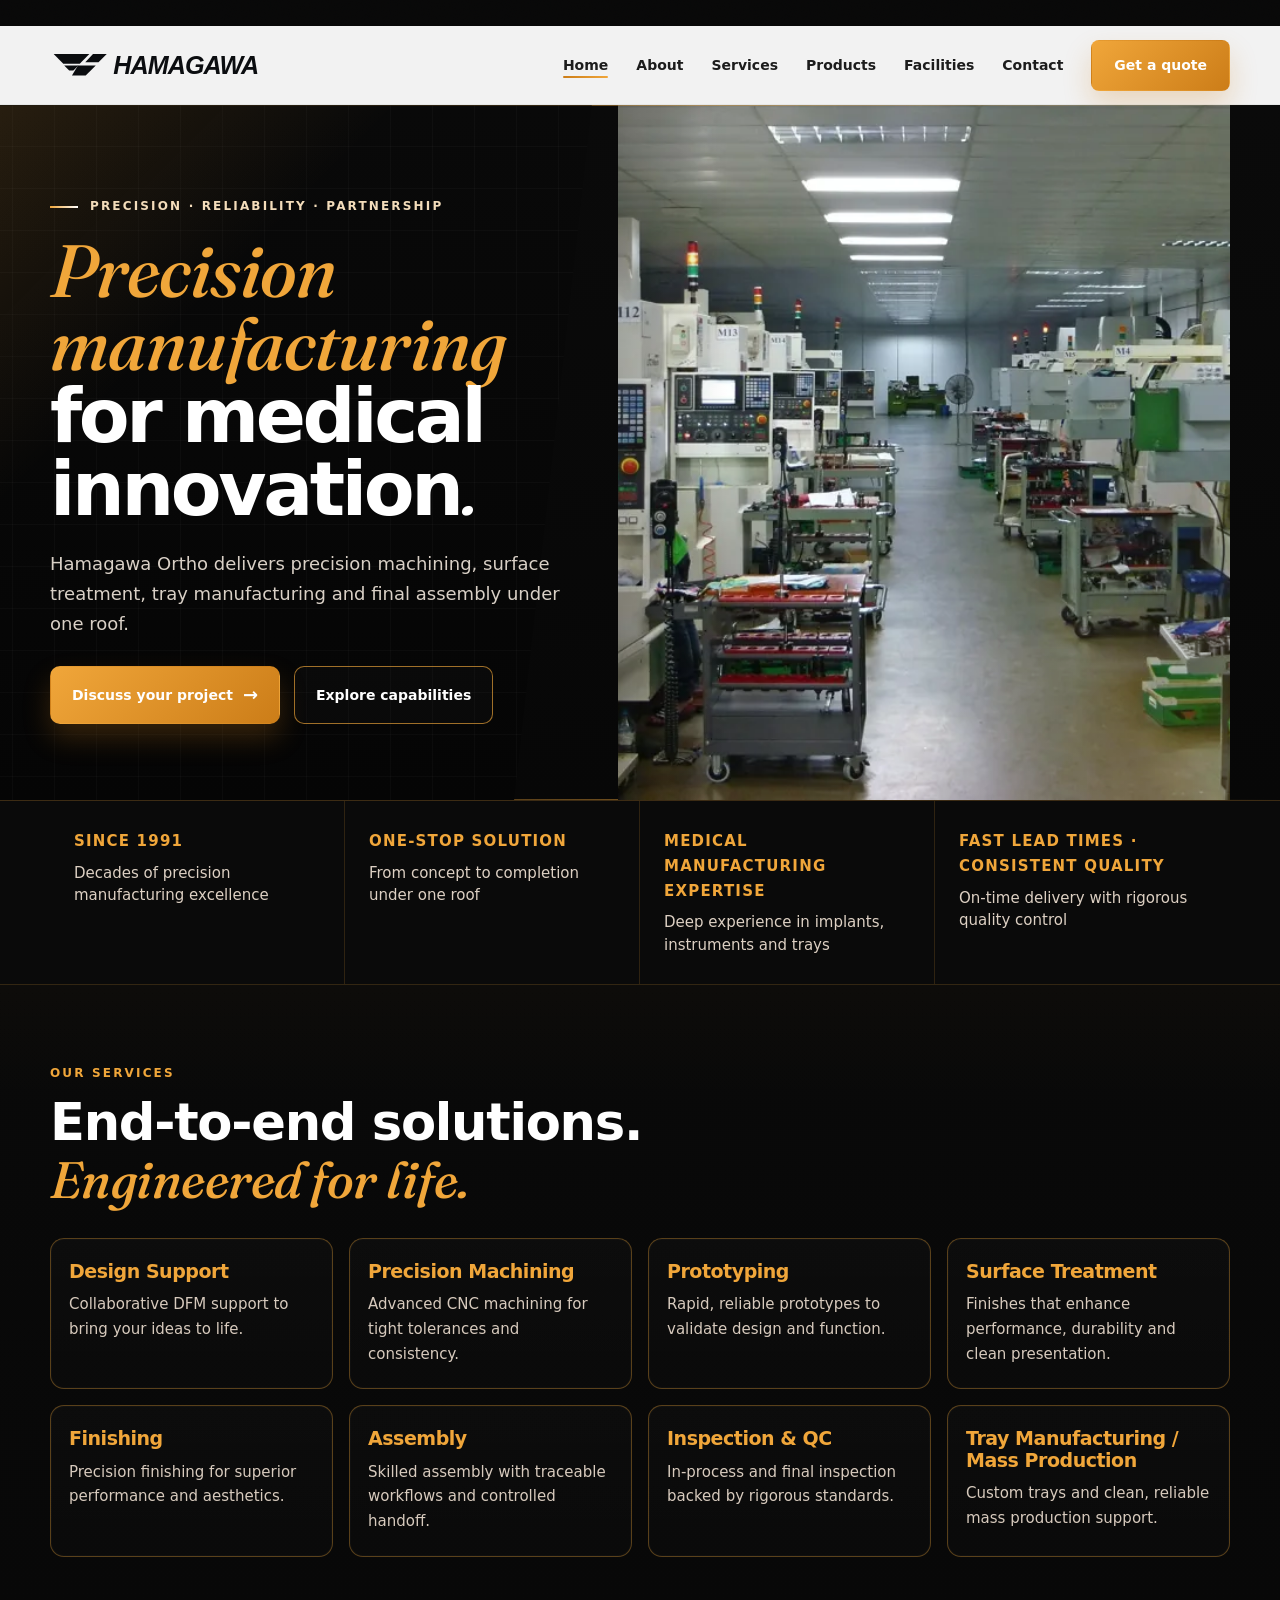
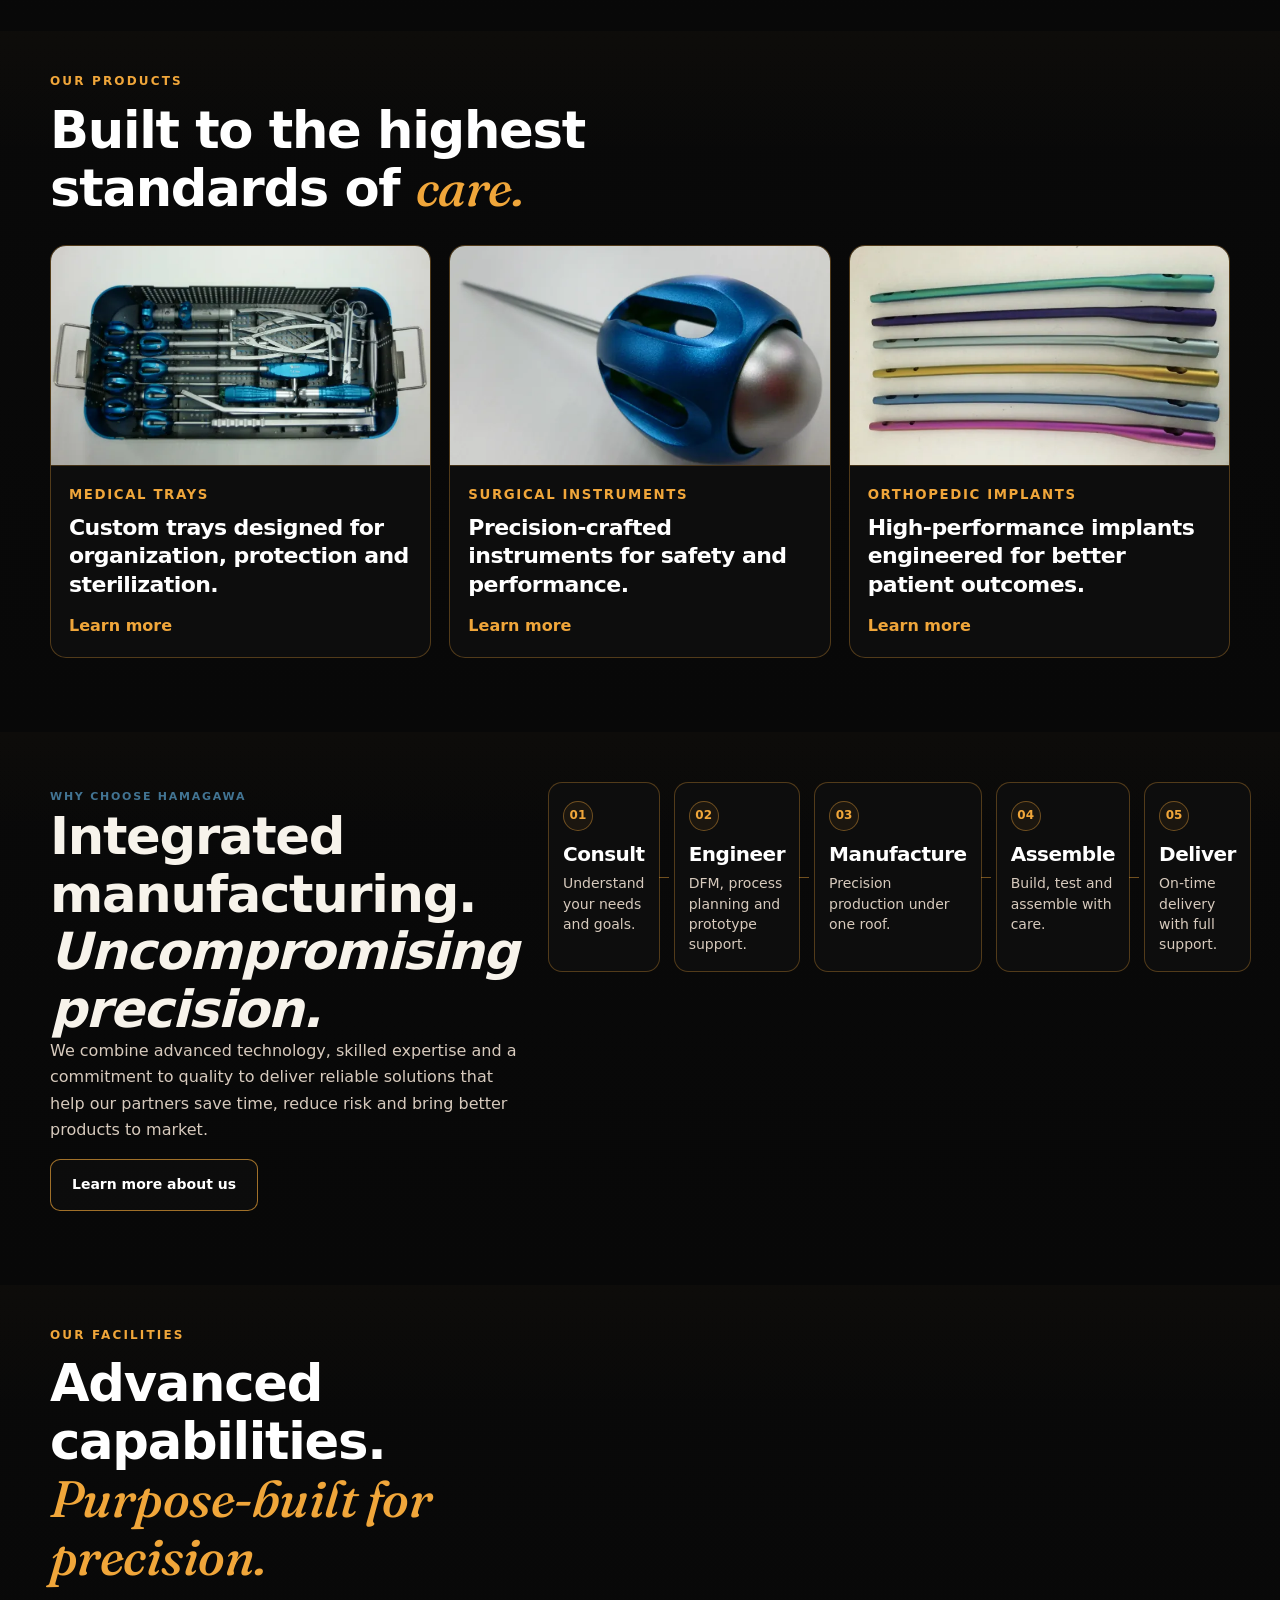
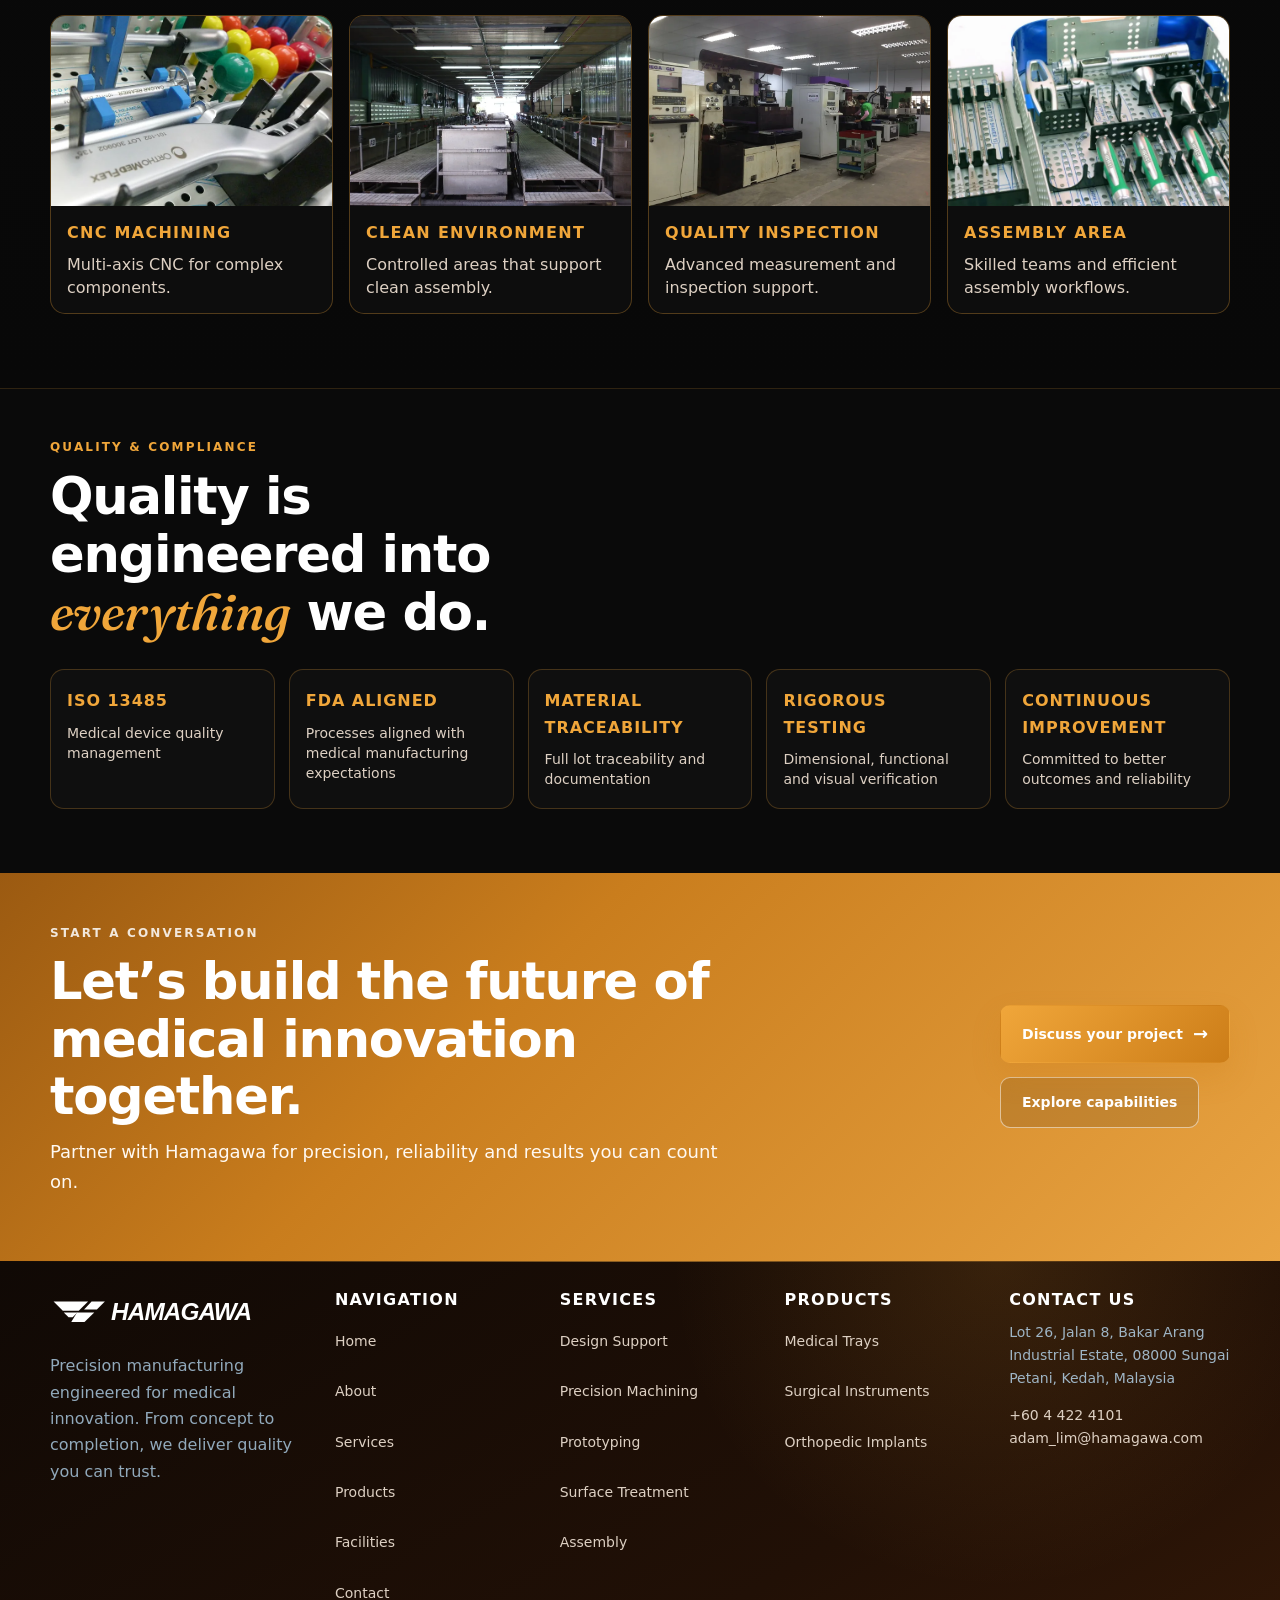
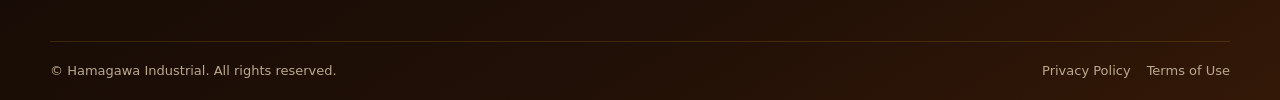
==== commit 10c46db7: "Update image paths in index.html" ====
--- a/index.html
+++ b/index.html
@@ -49,7 +49,7 @@
         </div>
       </div>
       <div class="gold-hero-media reveal delay-1 is-visible">
-        <img src="assets/images/cnc-milling.webp" alt="Hamagawa manufacturing floor">
+        <img src="cnc-milling.webp" alt="Hamagawa manufacturing floor">
       </div>
     </div>
   </section>
@@ -179,7 +179,7 @@
   <div class="container">
     <div class="footer-grid">
       <div class="footer-brand">
-        <img src="assets/logo-original-light.svg" alt="Hamagawa">
+        <img src="logo-original-light.svg" alt="Hamagawa">
         <p>Precision manufacturing engineered for medical innovation. From concept to completion, we deliver quality you can trust.</p>
       </div>
       <div class="footer-col"><h4>Navigation</h4><ul class="footer-links"><li><a href="index.html">Home</a></li><li><a href="about.html">About</a></li><li><a href="services.html">Services</a></li><li><a href="products.html">Products</a></li><li><a href="facilities.html">Facilities</a></li><li><a href="contact.html">Contact</a></li></ul></div>
